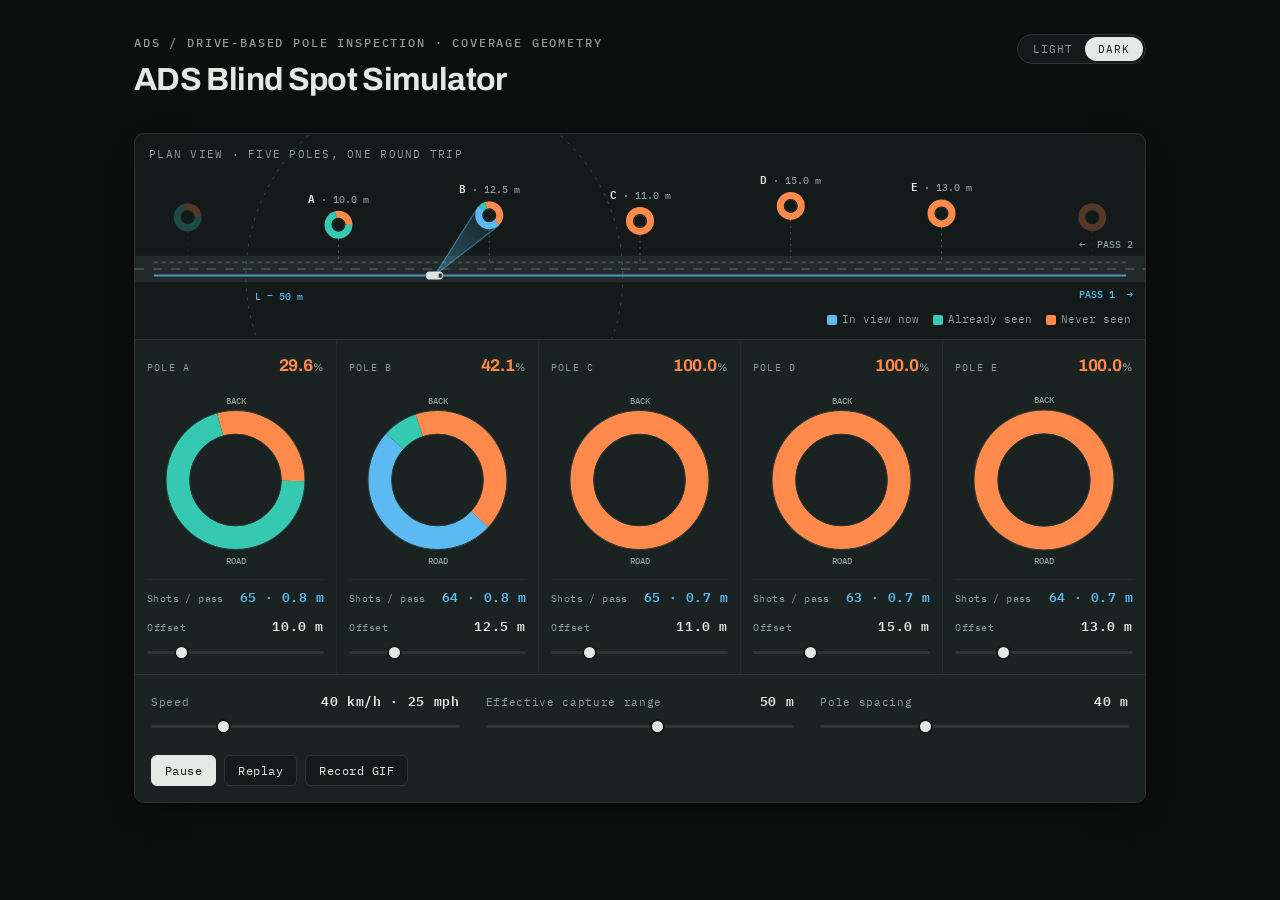
==== blind-spot.html @ 193b4561 "Add ADS visualizers with tabbed index blind-spot.html: drive-based inspection blind sector geometry." ====
<!doctype html>
<html lang="en">
<head>
<meta charset="utf-8">
<meta name="viewport" content="width=device-width,initial-scale=1">
<meta name="robots" content="noindex, nofollow">
<meta name="description" content="Interactive geometry model of the blind spot left on roadside poles by drive-based ADS inspection.">
<style>html{color-scheme:dark}body{margin:0;font:14px system-ui}img{max-width:100%}[hidden]{display:none!important}</style>
</head>
<body>
<title>ADS Blind Spot Simulator</title>
<link rel="preconnect" href="https://fonts.googleapis.com">
<link rel="preconnect" href="https://fonts.gstatic.com" crossorigin>
<link rel="stylesheet" href="https://fonts.googleapis.com/css2?family=Archivo:wght@500;600;700&family=IBM+Plex+Mono:wght@400;500;600&family=Source+Serif+4:opsz,wght@8..60,400;8..60,600&display=swap">
<style>
  :root{
    --bg:#0B0F0E; --surface:#131A19; --surface-2:#1A2321; --line:#2B3634; --line-soft:#212B29;
    --ink:#E3E9E5; --muted:#8C9C97;
    --cov:#35C9B2; --live:#5CBAF2; --blind:#FF8A4C;
    --road:#222B29; --roadline:#4C5956; --car:#DCE4E1;
    --shadow:0 1px 2px rgba(0,0,0,.45), 0 10px 30px -14px rgba(0,0,0,.75);
    --display:'Archivo',ui-sans-serif,system-ui,sans-serif;
    --body:'Source Serif 4',Georgia,serif;
    --mono:'IBM Plex Mono',ui-monospace,SFMono-Regular,monospace;
    color-scheme:dark;
  }
  :root[data-theme="light"]{
    --bg:#ECEFEA; --surface:#FFFFFF; --surface-2:#F5F7F3; --line:#D5DBD4; --line-soft:#E4E9E3;
    --ink:#131A19; --muted:#5C6A67;
    --cov:#0E7C74; --live:#1668A8; --blind:#C2521C;
    --road:#C6CCC7; --roadline:#FFFFFF; --car:#1D2725;
    --shadow:0 1px 2px rgba(19,26,25,.06), 0 8px 24px -12px rgba(19,26,25,.18);
    color-scheme:light;
  }

  *{box-sizing:border-box}
  body{
    margin:0; background:var(--bg); color:var(--ink);
    font-family:var(--body); font-size:17px; line-height:1.65;
    -webkit-font-smoothing:antialiased;
  }
  .wrap{max-width:1060px; margin:0 auto; padding:34px 24px 46px}
  @media (max-width:640px){ .wrap{padding:32px 16px 64px} }

  .eyebrow{
    font-family:var(--mono); font-size:11.5px; font-weight:500;
    letter-spacing:.16em; text-transform:uppercase; color:var(--muted);
  }
  h1{
    font-family:var(--display); font-weight:700; font-size:clamp(24px,3.4vw,32px);
    line-height:1.15; letter-spacing:-.02em; margin:9px 0 0; text-wrap:balance;
  }

  header{
    padding-bottom:18px; margin-bottom:16px;
    display:flex; justify-content:space-between; align-items:flex-start; gap:20px; flex-wrap:wrap;
  }
  .themeswitch{
    display:inline-flex; border:1px solid var(--line); border-radius:999px;
    background:var(--surface); padding:2px; flex:none;
  }
  .themeswitch button{
    font-family:var(--mono); font-size:11px; letter-spacing:.08em; text-transform:uppercase;
    color:var(--muted); background:transparent; border:0; border-radius:999px;
    padding:5px 13px; cursor:pointer;
  }
  .themeswitch button[aria-pressed="true"]{background:var(--ink); color:var(--surface)}
  .themeswitch button:focus-visible{outline:2px solid var(--blind); outline-offset:2px}


  .panel{
    background:var(--surface); border:1px solid var(--line); border-radius:10px;
    box-shadow:var(--shadow); overflow:hidden;
  }

  .sim-map{position:relative; min-height:206px; border-bottom:1px solid var(--line)}
  #map{position:absolute; inset:0; width:100%; height:100%}
  canvas{display:block; width:100%}
  .cap{
    position:absolute; top:12px; left:14px; z-index:1; font-family:var(--mono); font-size:10.5px;
    letter-spacing:.12em; text-transform:uppercase; color:var(--muted);
  }
  .legend{
    position:absolute; bottom:10px; right:14px; z-index:1; display:flex; gap:14px; flex-wrap:wrap;
    font-family:var(--mono); font-size:10.5px; color:var(--muted);
  }
  .legend span{display:flex; align-items:center; gap:5px}
  .sw{width:10px; height:10px; border-radius:2px; display:inline-block}

  .poles{display:grid; grid-template-columns:repeat(5,1fr); background:var(--surface-2)}
  @media (max-width:900px){ .poles{grid-template-columns:repeat(2,1fr)} }
  @media (max-width:520px){ .poles{grid-template-columns:1fr} }
  .pole-card{padding:12px 12px 12px; border-right:1px solid var(--line-soft)}
  .pole-card:last-child{border-right:0}
  @media (max-width:700px){
    .pole-card{border-right:0; border-bottom:1px solid var(--line-soft)}
    .pole-card:last-child{border-bottom:0}
  }
  .pole-head{display:flex; justify-content:space-between; align-items:baseline; gap:8px; margin-bottom:6px}
  .pole-meta{
    display:flex; justify-content:space-between; align-items:baseline; gap:8px;
    font-family:var(--mono); font-size:10px; letter-spacing:.04em; color:var(--muted);
    padding:7px 0 0; margin-top:5px; border-top:1px solid var(--line-soft);
  }
  .pole-meta b{color:var(--live); font-weight:600; font-size:12.5px; font-variant-numeric:tabular-nums; white-space:nowrap}
  .pole-card .ctl{margin-top:9px}
  .pole-card .ctl label{font-size:10px}
  .pole-name{font-family:var(--mono); font-size:10px; letter-spacing:.12em; text-transform:uppercase; color:var(--muted)}
  .pole-pct{
    font-family:var(--display); font-weight:700; font-size:17px; letter-spacing:-.02em;
    color:var(--blind); font-variant-numeric:tabular-nums;
  }
  .pole-pct small{font-size:11px; font-weight:500; color:var(--muted); margin-left:1px}


  .controls{
    border-top:1px solid var(--line); background:var(--surface-2);
    padding:16px; display:grid; grid-template-columns:repeat(3,1fr); gap:14px 26px; align-items:end;
  }
  @media (max-width:760px){ .controls{grid-template-columns:1fr} }
  .ctl{display:flex; flex-direction:column; gap:5px}
  .ctl label{
    font-family:var(--mono); font-size:11px; letter-spacing:.06em; color:var(--muted);
    display:flex; justify-content:space-between; align-items:baseline; gap:10px;
  }
  .ctl label b{color:var(--ink); font-weight:600; font-variant-numeric:tabular-nums; font-size:12.5px; white-space:nowrap}
  input[type=range]{-webkit-appearance:none; appearance:none; width:100%; height:20px; background:transparent; margin:0}
  input[type=range]::-webkit-slider-runnable-track{height:3px; background:var(--line); border-radius:2px}
  input[type=range]::-moz-range-track{height:3px; background:var(--line); border-radius:2px}
  input[type=range]::-webkit-slider-thumb{
    -webkit-appearance:none; width:15px; height:15px; border-radius:50%;
    background:var(--ink); margin-top:-6px; border:2px solid var(--surface); cursor:grab;
  }
  input[type=range]::-moz-range-thumb{
    width:15px; height:15px; border-radius:50%; background:var(--ink);
    border:2px solid var(--surface); cursor:grab;
  }
  input[type=range]:focus-visible::-webkit-slider-thumb{outline:2px solid var(--blind); outline-offset:2px}

  .recout[hidden]{display:none}
  .recout{
    grid-column:1/-1; margin-top:6px; padding-top:14px; border-top:1px solid var(--line);
    display:flex; flex-direction:column; gap:8px;
  }
  .recout img{width:100%; max-width:720px; border:1px solid var(--line); border-radius:8px; display:block}
  .recnote{
    display:flex; gap:14px; align-items:baseline; flex-wrap:wrap;
    font-family:var(--mono); font-size:11px; color:var(--muted);
  }
  .recnote #recerr{color:var(--blind)}
  .recnote a{color:var(--live); font-weight:600; text-decoration:none; border-bottom:1px solid currentColor}
  .recnote a[hidden]{display:none}
  .recnote button{padding:5px 11px}
  .btnrow{grid-column:1/-1; display:flex; gap:8px; flex-wrap:wrap; align-items:center; padding-top:4px}
  button{
    font-family:var(--mono); font-size:12px; letter-spacing:.04em; color:var(--ink);
    background:var(--surface); border:1px solid var(--line); border-radius:6px;
    padding:7px 13px; cursor:pointer; transition:background .15s, border-color .15s;
  }
  button:hover{background:var(--bg); border-color:var(--muted)}
  button:focus-visible{outline:2px solid var(--blind); outline-offset:2px}
  button[aria-pressed="true"]{background:var(--ink); color:var(--surface); border-color:var(--ink)}




  @media (prefers-reduced-motion: reduce){ *{animation:none !important; transition:none !important} }
</style>

<div class="wrap">
  <header>
    <div>
      <div class="eyebrow">ADS / drive-based pole inspection &middot; coverage geometry</div>
      <h1>ADS Blind Spot Simulator</h1>
    </div>
    <div class="themeswitch" role="group" aria-label="Colour theme">
      <button type="button" id="th-light" aria-pressed="false">Light</button>
      <button type="button" id="th-dark" aria-pressed="true">Dark</button>
    </div>
  </header>

  <div class="panel">
    <div class="sim-map">
      <div class="cap">Plan view &middot; five poles, one round trip</div>
      <div class="legend">
        <span><i class="sw" style="background:var(--live)"></i>In view now</span>
        <span><i class="sw" style="background:var(--cov)"></i>Already seen</span>
        <span><i class="sw" style="background:var(--blind)"></i>Never seen</span>
      </div>
      <canvas id="map" height="206" data-fill="1"></canvas>
    </div>

    <div class="poles">
        <div class="pole-card">
          <div class="pole-head"><span class="pole-name">Pole A</span><span class="pole-pct" id="p-a">&ndash;<small>%</small></span></div>
          <canvas id="rose-a" height="188"></canvas>
          <div class="pole-meta"><span>Shots / pass</span><b id="f-a">&ndash;</b></div>
          <div class="ctl">
            <label for="s-a">Offset <b><span id="l-a">10.0</span> m</b></label>
            <input type="range" id="s-a" min="4" max="40" step="0.5" value="10.0">
          </div>
        </div>
        <div class="pole-card">
          <div class="pole-head"><span class="pole-name">Pole B</span><span class="pole-pct" id="p-b">&ndash;<small>%</small></span></div>
          <canvas id="rose-b" height="188"></canvas>
          <div class="pole-meta"><span>Shots / pass</span><b id="f-b">&ndash;</b></div>
          <div class="ctl">
            <label for="s-b">Offset <b><span id="l-b">12.5</span> m</b></label>
            <input type="range" id="s-b" min="4" max="40" step="0.5" value="12.5">
          </div>
        </div>
        <div class="pole-card">
          <div class="pole-head"><span class="pole-name">Pole C</span><span class="pole-pct" id="p-c">&ndash;<small>%</small></span></div>
          <canvas id="rose-c" height="188"></canvas>
          <div class="pole-meta"><span>Shots / pass</span><b id="f-c">&ndash;</b></div>
          <div class="ctl">
            <label for="s-c">Offset <b><span id="l-c">11.0</span> m</b></label>
            <input type="range" id="s-c" min="4" max="40" step="0.5" value="11.0">
          </div>
        </div>
        <div class="pole-card">
          <div class="pole-head"><span class="pole-name">Pole D</span><span class="pole-pct" id="p-d">&ndash;<small>%</small></span></div>
          <canvas id="rose-d" height="188"></canvas>
          <div class="pole-meta"><span>Shots / pass</span><b id="f-d">&ndash;</b></div>
          <div class="ctl">
            <label for="s-d">Offset <b><span id="l-d">15.0</span> m</b></label>
            <input type="range" id="s-d" min="4" max="40" step="0.5" value="15.0">
          </div>
        </div>
        <div class="pole-card">
          <div class="pole-head"><span class="pole-name">Pole E</span><span class="pole-pct" id="p-e">&ndash;<small>%</small></span></div>
          <canvas id="rose-e" height="188"></canvas>
          <div class="pole-meta"><span>Shots / pass</span><b id="f-e">&ndash;</b></div>
          <div class="ctl">
            <label for="s-e">Offset <b><span id="l-e">13.0</span> m</b></label>
            <input type="range" id="s-e" min="4" max="40" step="0.5" value="13.0">
          </div>
        </div>
    </div>

    <div class="controls">
      <div class="ctl">
        <label for="s-v">Speed <b><span id="l-v">40</span> km/h &middot; <span id="l-v2">25</span> mph</b></label>
        <input type="range" id="s-v" min="20" max="110" step="1" value="40">
      </div>
      <div class="ctl">
        <label for="s-L">Effective capture range <b><span id="l-L">50</span> m</b></label>
        <input type="range" id="s-L" min="12" max="80" step="1" value="50">
      </div>
      <div class="ctl">
        <label for="s-sp">Pole spacing <b><span id="l-sp">40</span> m</b></label>
        <input type="range" id="s-sp" min="15" max="90" step="1" value="40">
      </div>
      <div class="btnrow">
        <button id="btn-play" aria-pressed="true">Pause</button>
        <button id="btn-reset">Replay</button>
        <button id="btn-rec">Record GIF</button>
      </div>
      <div class="recout" id="recout" hidden>
        <img id="recimg" alt="Recorded lap">
        <div class="recnote">
          <button id="recsave" hidden>Save GIF</button>
          <a id="recdl" hidden download="ads-blind-spot.gif">Download GIF</a>
          <span id="recinfo"></span>
          <span id="recerr"></span>
        </div>
      </div>
    </div>
  </div>
</div>

<script>
(function(){
  var BINS = 720, DEG = Math.PI/180;
  var SPACING = 40;
  var FPS = 15;                 // one camera, measured rate
  var TIME_SCALE = 6;           // playback runs 6x real time
  var P = { L:50, w:3.5, tau:90, r:0.16, kmh:40, spacing:SPACING };

  // index 0 and 6 are dummies: context poles so the camera always has something ahead
  var POLES = [
    {id:null, label:'0', d:12,   x:0, dummy:true},
    {id:'a',  label:'A', d:10,   x:0},
    {id:'b',  label:'B', d:12.5, x:0},
    {id:'c',  label:'C', d:11,   x:0},
    {id:'d',  label:'D', d:15,   x:0},
    {id:'e',  label:'E', d:13,   x:0},
    {id:null, label:'6', d:12,   x:0, dummy:true}
  ];
  var NP = POLES.length;
  var CARDS = POLES.filter(function(p){ return !p.dummy; });
  function layout(){ for(var i=0;i<NP;i++) POLES[i].x=(i-(NP-1)/2)*P.spacing; }

  function css(n){ return getComputedStyle(document.documentElement).getPropertyValue(n).trim(); }
  function rgba(hex,a){
    hex=(hex||'').replace('#','');
    if(hex.length===3) hex=hex[0]+hex[0]+hex[1]+hex[1]+hex[2]+hex[2];
    var n=parseInt(hex,16);
    if(isNaN(n)) return 'rgba(0,0,0,'+a+')';
    return 'rgba('+((n>>16)&255)+','+((n>>8)&255)+','+(n&255)+','+a+')';
  }
  function monoFont(px,wt){ return (wt||'500')+' '+px+'px '+css('--mono').split(',')[0].replace(/["']/g,'')+',monospace'; }

  // ---- drive -------------------------------------------------------------
  function minOffset(){ var m=1e9; for(var i=0;i<NP;i++) m=Math.min(m,POLES[i].d); return m; }
  function maxOffset(){ var m=0;   for(var i=0;i<NP;i++) m=Math.max(m,POLES[i].d); return m; }
  function travelHalf(){
    var dmin=minOffset();
    var reach = P.L>dmin ? Math.sqrt(P.L*P.L-dmin*dmin) : 0;
    return 2*P.spacing + reach;
  }
  // right-hand traffic: outbound (+x) runs the far lane, the return (-x) the near lane
  function camAt(u, lane){
    var X=travelHalf();
    return { x:-X + 2*X*u, y: lane? P.w : 0, dir: lane? 1 : -1 };
  }

  // ---- capture geometry --------------------------------------------------
  // the camera looks forward, so a pole counts only while it is AHEAD and in range
  function shotHalf(pole, lane){
    var d = lane ? pole.d+P.w : pole.d;
    if(d>=P.L) return 0;
    return Math.sqrt(P.L*P.L-d*d);
  }
  function shotCount(pole, lane){
    var half=shotHalf(pole,lane);
    if(half<=0) return 0;
    return Math.max(1, Math.round(FPS*half/(P.kmh/3.6)));
  }
  function shotXs(pole, lane, dir){
    var half=shotHalf(pole,lane), n=shotCount(pole,lane), out=[], i;
    if(half<=0||n<=0) return out;
    var a = dir>0 ? pole.x-half : pole.x;
    var b = dir>0 ? pole.x      : pole.x+half;
    if(n===1) return [dir>0?b:a];
    for(i=0;i<n;i++) out.push(a+(b-a)*i/(n-1));
    return out;
  }

  // 0 = never seen, 1 = already seen, 2 = in view from where the camera is right now
  function markFrom(mask, val, cx, cy, pole, overwrite){
    var dx=cx-pole.x, dy=cy+pole.d;
    if(Math.hypot(dx,dy) > P.L+1e-9) return false;
    var cosTau=Math.cos(P.tau*DEG);
    for(var i=0;i<BINS;i++){
      if(!overwrite && mask[i]) continue;
      var a=i*2*Math.PI/BINS, nx=Math.cos(a), ny=Math.sin(a);
      var vx=dx-P.r*nx, vy=dy-P.r*ny, len=Math.hypot(vx,vy);
      if(len<1e-6) continue;
      if((nx*vx+ny*vy)/len > cosTau) mask[i]=val;
    }
    return true;
  }
  function buildPole(pole, prog1, prog2, live){
    var mask=new Uint8Array(BINS), TH=travelHalf(), i, xs;
    var vx1=-TH+2*TH*Math.min(1,prog1);
    xs=shotXs(pole,1,1);
    for(i=0;i<xs.length;i++) if(xs[i]<=vx1) markFrom(mask,1,xs[i],P.w,pole,false);
    if(prog2>0){
      var vx2=TH-2*TH*prog2;
      xs=shotXs(pole,0,-1);
      for(i=0;i<xs.length;i++) if(xs[i]>=vx2) markFrom(mask,1,xs[i],0,pole,false);
    }
    var capturing=false;
    if(live){
      var lane=live.y>0?1:0, half=shotHalf(pole,lane);
      var ahead = live.dir>0 ? (pole.x>=live.x) : (pole.x<=live.x);
      capturing = half>0 && ahead && Math.abs(pole.x-live.x)<=half;
      if(capturing) markFrom(mask,2,live.x,live.y,pole,true);
    }
    return {mask:mask, inRange:capturing};
  }
  function tally(mask){
    var live=0, unseen=0;
    for(var i=0;i<BINS;i++){ if(mask[i]===0) unseen++; else if(mask[i]===2) live++; }
    return {live:live*360/BINS, blind:unseen*360/BINS};
  }
  function runs(mask){
    var out=[], i=0;
    while(i<BINS){
      var v=mask[i], j=i;
      while(j<BINS && mask[j]===v) j++;
      out.push({v:v, a0:i*360/BINS, a1:j*360/BINS});
      i=j;
    }
    if(out.length>1 && out[0].v===out[out.length-1].v){
      var last=out.pop(); out[0].a0=last.a0-360;
    }
    return out;
  }
  function segColor(v){ return v===0? css('--blind') : (v===1? css('--cov') : css('--live')); }

  function passDuration(){ return (2*travelHalf())/(P.kmh/3.6)/TIME_SCALE; }
  function refresh(){
    for(var k=0;k<CARDS.length;k++){
      var pk=CARDS[k], n=shotCount(pk,1), half=shotHalf(pk,1);
      var gap = (n>1) ? (half/(n-1)).toFixed(1)+' m' : '–';
      document.getElementById('f-'+pk.id).textContent = n+' · '+gap;
    }
  }

  // ---- canvas ------------------------------------------------------------
  function fit(cv){
    var dpr=Math.min(window.devicePixelRatio||1,2), w=cv.clientWidth, h;
    if(cv.dataset.fill){ h=cv.clientHeight || parseInt(cv.getAttribute('height'),10); }
    else { h=parseInt(cv.getAttribute('height'),10); cv.style.height=h+'px'; }
    cv.width=Math.round(w*dpr); cv.height=Math.round(h*dpr);
    var g=cv.getContext('2d'); g.setTransform(dpr,0,0,dpr,0,0); g.clearRect(0,0,w,h);
    return {g:g,w:w,h:h};
  }

  function drawMap(states, live, phase){
    var cv=document.getElementById('map'), o=fit(cv), g=o.g, W=o.w, H=o.h;
    var lanew=Math.max(3.0,P.w), dMax=maxOffset();
    var yTop=-dMax-11, yBot=P.w+lanew/2+7;
    var spanY=yBot-yTop, spanX=2*travelHalf()+10;
    var s=Math.min(W/spanX, Math.max(1,(H-56))/spanY);
    var ox=W/2, oy=(H-spanY*s)/2 - yTop*s;
    function X(x){ return ox+x*s; }
    function Y(y){ return oy+y*s; }
    var MONO=monoFont(10), LIVE=css('--live');

    var laneNear=Y(0), laneFar=Y(P.w), half=lanew/2*s;
    g.fillStyle=css('--road'); g.fillRect(0,laneNear-half,W,(laneFar+half)-(laneNear-half));
    g.strokeStyle=css('--roadline'); g.lineWidth=1.5; g.setLineDash([9,9]);
    g.beginPath(); g.moveTo(0,(laneNear+laneFar)/2); g.lineTo(W,(laneNear+laneFar)/2); g.stroke();
    g.setLineDash([]);

    function trace(y, active){
      var TH=travelHalf();
      g.strokeStyle = active? LIVE : css('--muted');
      g.lineWidth=2; g.globalAlpha=active?.75:.3; g.setLineDash(active?[]:[4,4]);
      g.beginPath(); g.moveTo(X(-TH),y); g.lineTo(X(TH),y); g.stroke();
      g.setLineDash([]); g.globalAlpha=1;
    }
    trace(laneFar, phase===1);
    trace(laneNear, phase===2);

    var poleR=Math.max(14,1.35*s), poleRing=Math.max(7,poleR*0.44);

    if(live){
      var gx=X(live.x), gy=Y(live.y), Rpx=P.L*s;
      g.strokeStyle=rgba(LIVE,.3); g.setLineDash([3,6]); g.lineWidth=1;
      g.beginPath(); g.arc(gx,gy,Rpx,0,Math.PI*2); g.stroke(); g.setLineDash([]);
      g.fillStyle=LIVE; g.font=MONO; g.textAlign='left';
      g.fillText('L = '+P.L.toFixed(0)+' m', Math.max(10, gx-Rpx+9), Y(P.w)+lanew/2*s+18);

      for(var k=0;k<NP;k++){
        if(!states[k].inRange) continue;
        var qx=X(POLES[k].x), qy=Y(-POLES[k].d);
        var ang=Math.atan2(qy-gy,qx-gx), len=Math.max(1,Math.hypot(qx-gx,qy-gy));
        var ha=Math.atan(poleR/len);
        var bg=g.createLinearGradient(gx,gy,gx+Math.cos(ang)*len,gy+Math.sin(ang)*len);
        bg.addColorStop(0, rgba(LIVE,.36));
        bg.addColorStop(1, rgba(LIVE,.09));
        g.fillStyle=bg;
        g.beginPath(); g.moveTo(gx,gy); g.arc(gx,gy,len,ang-ha,ang+ha); g.closePath(); g.fill();
        g.strokeStyle=rgba(LIVE,.5); g.lineWidth=1.2; g.lineJoin='round';
        g.beginPath(); g.moveTo(gx,gy); g.arc(gx,gy,len,ang-ha,ang+ha); g.closePath(); g.stroke();
      }

      var cw=Math.max(8,1.8*s), ch=Math.max(16,4.4*s);
      var rx=gx-ch/2, ry=gy-cw/2;
      g.fillStyle=css('--car'); g.beginPath();
      if(g.roundRect) g.roundRect(rx,ry,ch,cw,3); else g.rect(rx,ry,ch,cw);
      g.fill();
      g.fillStyle=css('--road');
      g.fillRect(phase===1 ? rx+ch-4 : rx+1, ry+2, 3, cw-4);
    }

    for(k=0;k<NP;k++){
      var p=POLES[k], cxp=X(p.x), cyp=Y(-p.d);
      g.globalAlpha = p.dummy? .28 : 1;
      var R=poleR, ring=poleRing, rr=runs(states[k].mask);
      for(var m=0;m<rr.length;m++){
        var seg=rr[m];
        g.beginPath(); g.arc(cxp,cyp,R-ring/2,seg.a0*DEG,seg.a1*DEG);
        g.lineWidth=ring; g.strokeStyle=segColor(seg.v); g.stroke();
      }
      g.fillStyle=css('--surface'); g.beginPath(); g.arc(cxp,cyp,Math.max(2,R-ring-1),0,Math.PI*2); g.fill();
      g.strokeStyle=css('--line'); g.lineWidth=1; g.stroke();

      g.strokeStyle=css('--muted'); g.globalAlpha=(p.dummy?.14:.5); g.setLineDash([2,4]); g.lineWidth=1;
      g.beginPath(); g.moveTo(cxp,cyp+R); g.lineTo(cxp,laneNear); g.stroke();
      g.setLineDash([]); g.globalAlpha=p.dummy?.28:1;

      if(!p.dummy){
        var lab=p.label, dim=(P.spacing*s>96) ? ' · '+p.d.toFixed(1)+' m' : '';
        g.font=monoFont(11,'600'); var lw=g.measureText(lab).width;
        g.font=MONO; var dw=g.measureText(dim).width;
        var lx=cxp-(lw+dw)/2, ly=Math.max(11, cyp-R-8);
        g.textAlign='left';
        g.fillStyle=css('--ink'); g.font=monoFont(11,'600'); g.fillText(lab, lx, ly);
        g.fillStyle=css('--muted'); g.font=MONO; g.fillText(dim, lx+lw, ly);
      }
      g.globalAlpha=1;
    }

    g.font=MONO; g.textAlign='right';
    g.fillStyle = phase===2? LIVE : css('--muted');
    g.fillText('←  PASS 2', W-12, laneNear-half-8);
    g.fillStyle = phase===1? LIVE : css('--muted');
    g.fillText('PASS 1  →', W-12, laneFar+half+16);
  }

  function drawRose(id, mask){
    var cv=document.getElementById(id), o=fit(cv), g=o.g, W=o.w, H=o.h;
    var cx=W/2, cy=H/2, R=Math.min(W,H)/2-19, ring=Math.max(15,R*0.34);
    var rr=runs(mask);
    for(var i=0;i<rr.length;i++){
      var seg=rr[i];
      g.beginPath(); g.arc(cx,cy,R-ring/2,seg.a0*DEG,seg.a1*DEG);
      g.lineWidth=ring; g.strokeStyle=segColor(seg.v); g.stroke();
    }
    g.strokeStyle=css('--line'); g.lineWidth=1;
    g.beginPath(); g.arc(cx,cy,R,0,Math.PI*2); g.stroke();
    g.beginPath(); g.arc(cx,cy,R-ring,0,Math.PI*2); g.stroke();
    g.fillStyle=css('--muted'); g.font=monoFont(9); g.textAlign='center';
    g.fillText('ROAD', cx, cy+R+14);
    g.fillText('BACK', cx, cy-R-7);
  }

  // ---- scene -------------------------------------------------------------
  var T=0;
  function renderScene(t){
    var p1=Math.min(1,t), p2=Math.min(1,Math.max(0,t-1));
    var phase=t<1?1:2;
    var live = phase===1 ? camAt(p1,1) : camAt(1-p2,0);
    var states=[];
    for(var k=0;k<NP;k++){
      var st=buildPole(POLES[k],p1,p2,live);
      states.push(st);
      if(POLES[k].id)
        document.getElementById('p-'+POLES[k].id).innerHTML=(tally(st.mask).blind/3.6).toFixed(1)+'<small>%</small>';
    }
    for(k=0;k<CARDS.length;k++) drawRose('rose-'+CARDS[k].id, states[POLES.indexOf(CARDS[k])].mask);
    drawMap(states, live, phase);
  }

  var reduce=window.matchMedia('(prefers-reduced-motion: reduce)').matches;
  var playing=!reduce, last=0, recording=false;
  if(reduce) T=1.999;
  function frame(now){
    if(!last) last=now;
    var dt=(now-last)/1000; last=now;
    if(!recording){
      if(playing) T += dt/passDuration();
      if(T>=2) T-=2;
      renderScene(T);
    }
    requestAnimationFrame(frame);
  }

  // ---- GIF encoder (self-contained: CDN workers are unavailable here) -----
  function medianCut(hist, sumR, sumG, sumB, maxColors){
    var bins=[], i;
    for(i=0;i<32768;i++) if(hist[i]) bins.push(i);
    if(!bins.length) return [[0,0,0]];
    var boxes=[bins];
    function extent(box, sh){
      var lo=255, hi=0;
      for(var j=0;j<box.length;j++){ var v=(box[j]>>sh)&31; if(v<lo)lo=v; if(v>hi)hi=v; }
      return hi-lo;
    }
    while(boxes.length<maxColors){
      var bi=-1, best=-1, bch=0;
      for(i=0;i<boxes.length;i++){
        if(boxes[i].length<2) continue;
        var er=extent(boxes[i],10), eg=extent(boxes[i],5), eb=extent(boxes[i],0);
        var e=Math.max(er,eg,eb), ch=e===er?10:(e===eg?5:0);
        if(e>best){ best=e; bi=i; bch=ch; }
      }
      if(bi<0||best<=0) break;
      var box=boxes[bi], sh=bch;
      box.sort(function(a,b){ return ((a>>sh)&31)-((b>>sh)&31); });
      var total=0; for(i=0;i<box.length;i++) total+=hist[box[i]];
      var acc=0, cut=1;
      for(i=0;i<box.length-1;i++){ acc+=hist[box[i]]; if(acc>=total/2){ cut=i+1; break; } }
      boxes.splice(bi,1,box.slice(0,cut),box.slice(cut));
    }
    var pal=[];
    for(i=0;i<boxes.length;i++){
      var n=0,r=0,gg=0,b=0;
      for(var j=0;j<boxes[i].length;j++){
        var c=boxes[i][j], w=hist[c];
        n+=w; r+=sumR[c]; gg+=sumG[c]; b+=sumB[c];
      }
      pal.push(n? [Math.round(r/n),Math.round(gg/n),Math.round(b/n)] : [0,0,0]);
    }
    return pal;
  }
  function buildLut(pal){
    var lut=new Uint8Array(32768);
    for(var c=0;c<32768;c++){
      var r=((c>>10)&31)*8.2258, g=((c>>5)&31)*8.2258, b=(c&31)*8.2258;
      var bi=0, bd=1e12;
      for(var i=0;i<pal.length;i++){
        var dr=r-pal[i][0], dg=g-pal[i][1], db=b-pal[i][2];
        var d=dr*dr*0.30+dg*dg*0.59+db*db*0.11;
        if(d<bd){ bd=d; bi=i; }
      }
      lut[c]=bi;
    }
    return lut;
  }
  function lzwFrame(out, minCode, px){
    var maxbits=12, maxmax=1<<maxbits;
    var nbits=minCode+1, maxcode=(1<<nbits)-1;
    var clear=1<<minCode, eoi=clear+1, free=clear+2;
    var cur=0, curBits=0, block=[], dict=new Map(), clearFlag=false;
    function flushBlock(){ out.push(block.length); for(var i=0;i<block.length;i++) out.push(block[i]); block=[]; }
    function charOut(b){ block.push(b); if(block.length===255) flushBlock(); }
    function output(code){
      cur |= code<<curBits; curBits+=nbits;
      while(curBits>=8){ charOut(cur&255); cur>>>=8; curBits-=8; }
      if(free>maxcode || clearFlag){
        if(clearFlag){ nbits=minCode+1; maxcode=(1<<nbits)-1; clearFlag=false; }
        else { nbits++; maxcode = nbits===maxbits ? maxmax : (1<<nbits)-1; }
      }
    }
    output(clear);
    var ent=px[0];
    for(var i=1;i<px.length;i++){
      var k=px[i], key=(ent<<8)|k, got=dict.get(key);
      if(got!==undefined){ ent=got; continue; }
      output(ent);
      if(free<maxmax){ dict.set(key,free++); }
      else { output(clear); dict.clear(); free=clear+2; clearFlag=true; nbits=minCode+1; maxcode=(1<<nbits)-1; }
      ent=k;
    }
    output(ent); output(eoi);
    while(curBits>0){ charOut(cur&255); cur>>>=8; curBits-=8; }
    if(block.length) flushBlock();
    out.push(0);
  }

  // ---- recorder ----------------------------------------------------------
  var GIF_DELAY_CS=8, GIF_FPS=100/GIF_DELAY_CS;
  var recCv=null, recCtx=null, recScale=1.4, recLayout=null, gifBlob=null, dlNs=null;
  // inside a Claude viewer window.claude always exists; anywhere else this page is standalone
  var standalone = !(window.claude && typeof claude.use==='function');
  if(!standalone){
    claude.use('downloads').then(function(ns){ dlNs=ns; syncSaveBtn(); }).catch(function(){});
  }
  function syncSaveBtn(){
    var b=document.getElementById('recsave'), a=document.getElementById('recdl');
    if(b) b.hidden = !(dlNs && gifBlob);
    if(a) a.hidden = !(standalone && gifBlob);   // a plain link works only outside the viewer
  }
  function buildRecCanvas(){
    var map=document.getElementById('map');
    var W=map.clientWidth, mapH=map.clientHeight;
    var r0=document.getElementById('rose-'+CARDS[0].id);
    var pad=12, cellW=W/CARDS.length;
    var roseW=cellW-pad*2, roseH=roseW*(r0.clientHeight/Math.max(1,r0.clientWidth));
    var headH=26, footH=26, donutH=headH+roseH+10;
    recLayout={W:W, mapH:mapH, cellW:cellW, pad:pad, roseW:roseW, roseH:roseH, headH:headH, footH:footH, donutH:donutH};
    recCv=document.createElement('canvas');
    recCv.width=Math.round(W*recScale)&~1;
    recCv.height=Math.round((mapH+donutH+footH)*recScale)&~1;
    recCtx=recCv.getContext('2d',{willReadFrequently:true});
  }
  function compositeFrame(){
    var L=recLayout, g=recCtx;
    g.setTransform(recScale,0,0,recScale,0,0);
    g.fillStyle=css('--surface'); g.fillRect(0,0,L.W,L.mapH);
    g.drawImage(document.getElementById('map'), 0, 0, L.W, L.mapH);
    g.fillStyle=css('--surface-2'); g.fillRect(0,L.mapH,L.W,L.donutH+L.footH);
    g.strokeStyle=css('--line'); g.lineWidth=1;
    g.beginPath(); g.moveTo(0,L.mapH+.5); g.lineTo(L.W,L.mapH+.5); g.stroke();
    for(var k=0;k<CARDS.length;k++){
      var x=k*L.cellW, top=L.mapH;
      if(k){ g.strokeStyle=css('--line-soft'); g.beginPath(); g.moveTo(x+.5,top); g.lineTo(x+.5,top+L.donutH); g.stroke(); }
      g.fillStyle=css('--muted'); g.font=monoFont(10); g.textAlign='left';
      g.fillText('POLE '+CARDS[k].label, x+L.pad, top+17);
      g.fillStyle=css('--blind'); g.font='700 15px '+css('--display').split(',')[0].replace(/["']/g,'')+',sans-serif';
      g.textAlign='right'; g.fillText(document.getElementById('p-'+CARDS[k].id).textContent, x+L.cellW-L.pad, top+18);
      g.drawImage(document.getElementById('rose-'+CARDS[k].id), x+L.pad, top+L.headH, L.roseW, L.roseH);
    }
    var fy=L.mapH+L.donutH;
    g.strokeStyle=css('--line'); g.beginPath(); g.moveTo(0,fy+.5); g.lineTo(L.W,fy+.5); g.stroke();
    g.fillStyle=css('--muted'); g.font=monoFont(10); g.textAlign='left';
    g.fillText(P.kmh.toFixed(0)+' km/h  ·  L '+P.L.toFixed(0)+' m  ·  spacing '+P.spacing.toFixed(0)+
               ' m  ·  '+FPS+' fps  ·  two passes', L.pad, fy+17);
  }

  function setProgress(msg){ document.getElementById('btn-rec').textContent=msg; }
  function chunk(n, step, done){
    var i=0;
    (function run(){
      var t0=performance.now();
      while(i<n && performance.now()-t0<60){ step(i++); }
      if(i<n){ setTimeout(run,0); } else { done(); }
    })();
  }

  function recordGif(){
    recording=true; gifBlob=null;
    document.getElementById('recout').hidden=true;
    syncSaveBtn();
    buildRecCanvas();
    var total=2*passDuration();
    var N=Math.max(8, Math.round(total*GIF_FPS));
    var Wp=recCv.width, Hp=recCv.height;
    var hist=new Uint32Array(32768), sR=new Float64Array(32768), sG=new Float64Array(32768), sB=new Float64Array(32768);

    function grab(i){
      renderScene(i/N*2);
      compositeFrame();
      return recCtx.getImageData(0,0,Wp,Hp).data;
    }
    setProgress('Rendering 0%');
    chunk(N, function(i){
      var d=grab(i);
      for(var q=0;q<d.length;q+=8){          // every other pixel is plenty for the palette
        var r=d[q], g=d[q+1], b=d[q+2];
        var c=((r>>3)<<10)|((g>>3)<<5)|(b>>3);
        hist[c]++; sR[c]+=r; sG[c]+=g; sB[c]+=b;
      }
      if(i%6===0) setProgress('Rendering '+Math.round(i/N*50)+'%');
    }, function(){
      var pal=medianCut(hist,sR,sG,sB,256);
      var lut=buildLut(pal);
      var bits=1; while((1<<bits)<pal.length) bits++;
      if(bits<1) bits=1;
      var tableSize=1<<bits, minCode=Math.max(2,bits);
      var bytes=[];
      function w8(v){ bytes.push(v&255); }
      function w16(v){ bytes.push(v&255, (v>>8)&255); }
      function ws(str){ for(var i=0;i<str.length;i++) bytes.push(str.charCodeAt(i)); }
      ws('GIF89a'); w16(Wp); w16(Hp);
      w8(0xF0 | (bits-1)); w8(0); w8(0);
      for(var i=0;i<tableSize;i++){
        var c=pal[i]||[0,0,0]; w8(c[0]); w8(c[1]); w8(c[2]);
      }
      ws('!'); w8(0xFF); w8(11); ws('NETSCAPE2.0'); w8(3); w8(1); w16(0); w8(0);

      var px=new Uint8Array(Wp*Hp);
      chunk(N, function(i){
        var d=grab(i), n=Wp*Hp;
        for(var q=0,o=0;q<n;q++,o+=4){
          px[q]=lut[((d[o]>>3)<<10)|((d[o+1]>>3)<<5)|(d[o+2]>>3)];
        }
        ws('!'); w8(0xF9); w8(4); w8(0x04); w16(GIF_DELAY_CS); w8(0); w8(0);
        w8(0x2C); w16(0); w16(0); w16(Wp); w16(Hp); w8(0);
        w8(minCode);
        lzwFrame(bytes, minCode, px);
        if(i%4===0) setProgress('Encoding '+Math.round(50+i/N*50)+'%');
      }, function(){
        w8(0x3B);
        gifBlob=new Blob([new Uint8Array(bytes)], {type:'image/gif'});
        var url=URL.createObjectURL(gifBlob);
        document.getElementById('recimg').src=url;
        document.getElementById('recdl').href=url;
        document.getElementById('recinfo').textContent=
          Wp+'×'+Hp+'  ·  '+N+' frames  ·  '+(gifBlob.size/1048576).toFixed(1)+' MB  ·  '+
          P.kmh.toFixed(0)+' km/h, L '+P.L.toFixed(0)+' m, spacing '+P.spacing.toFixed(0)+' m';
        document.getElementById('recerr').textContent='';
        document.getElementById('recout').hidden=false;
        syncSaveBtn();
        recording=false; T=0; last=0;
        var b=document.getElementById('btn-rec'); b.disabled=false; b.textContent='Record GIF';
        saveGif(true);
      });
    });
  }

  function saveGif(auto){
    if(!dlNs || !gifBlob) return;
    var b=document.getElementById('recsave'), err=document.getElementById('recerr');
    if(b){ b.disabled=true; b.textContent='Saving…'; }
    dlNs.save({filename:'ads-blind-spot.gif', data:gifBlob}).then(function(){
      if(b){ b.textContent='Saved'; b.disabled=false; setTimeout(function(){ b.textContent='Save GIF'; },1800); }
    }).catch(function(e){
      var c=(e&&e.code)||'unavailable';
      if(b){ b.disabled=false; b.textContent='Save GIF'; }
      if(auto && c==='declined'){ err.textContent=''; return; }
      err.textContent = c==='declined' ? 'Save cancelled.'
        : c==='rate_limited' ? 'A prompt is already open. Try again in a moment.'
        : c==='too_large' ? 'GIF is over the 16 MB save limit.'
        : 'Saving is not available in this view.';
      if(b && c!=='declined' && c!=='rate_limited') b.hidden=true;
    });
  }

  // ---- wiring ------------------------------------------------------------
  function onPole(sliderId, labelId, pole){
    var el=document.getElementById(sliderId);
    el.addEventListener('input', function(){
      pole.d=parseFloat(el.value);
      document.getElementById(labelId).textContent=pole.d.toFixed(1);
      refresh();
    });
  }
  for(var q=0;q<CARDS.length;q++) onPole('s-'+CARDS[q].id, 'l-'+CARDS[q].id, CARDS[q]);

  function onParam(sliderId, labelId, key, fmt){
    var el=document.getElementById(sliderId);
    el.addEventListener('input', function(){
      P[key]=parseFloat(el.value);
      document.getElementById(labelId).textContent=fmt(P[key]);
      refresh();
    });
  }
  onParam('s-v','l-v','kmh',function(v){
    document.getElementById('l-v2').textContent=Math.round(v*0.621371);
    return v.toFixed(0);
  });
  onParam('s-L','l-L','L',function(v){return v.toFixed(0)});
  onParam('s-sp','l-sp','spacing',function(v){ layout(); return v.toFixed(0); });

  var bp=document.getElementById('btn-play');
  bp.addEventListener('click',function(){
    if(recording) return;
    playing=!playing; bp.setAttribute('aria-pressed',String(playing));
    bp.textContent=playing?'Pause':'Play';
  });
  document.getElementById('btn-reset').addEventListener('click',function(){
    if(recording) return;
    T=0; playing=true; bp.setAttribute('aria-pressed','true'); bp.textContent='Pause';
  });
  document.getElementById('btn-rec').addEventListener('click',function(){
    if(recording) return;
    this.disabled=true;
    recordGif();
  });
  document.getElementById('recsave').addEventListener('click',function(){ saveGif(false); });

  // theme
  function applyTheme(t){
    document.documentElement.setAttribute('data-theme',t);
    document.getElementById('th-light').setAttribute('aria-pressed',String(t==='light'));
    document.getElementById('th-dark').setAttribute('aria-pressed',String(t==='dark'));
    try{ localStorage.setItem('ads-theme',t); }catch(e){}
  }
  (function(){
    var t=document.documentElement.getAttribute('data-theme');
    if(t!=='light'&&t!=='dark'){
      t='dark';
      try{ var v=localStorage.getItem('ads-theme'); if(v==='light'||v==='dark') t=v; }catch(e){}
    }
    applyTheme(t);
  })();
  document.getElementById('th-light').addEventListener('click',function(){ applyTheme('light'); });
  document.getElementById('th-dark').addEventListener('click',function(){ applyTheme('dark'); });

  layout(); refresh();
  requestAnimationFrame(frame);
})();
</script>

</body>
</html>
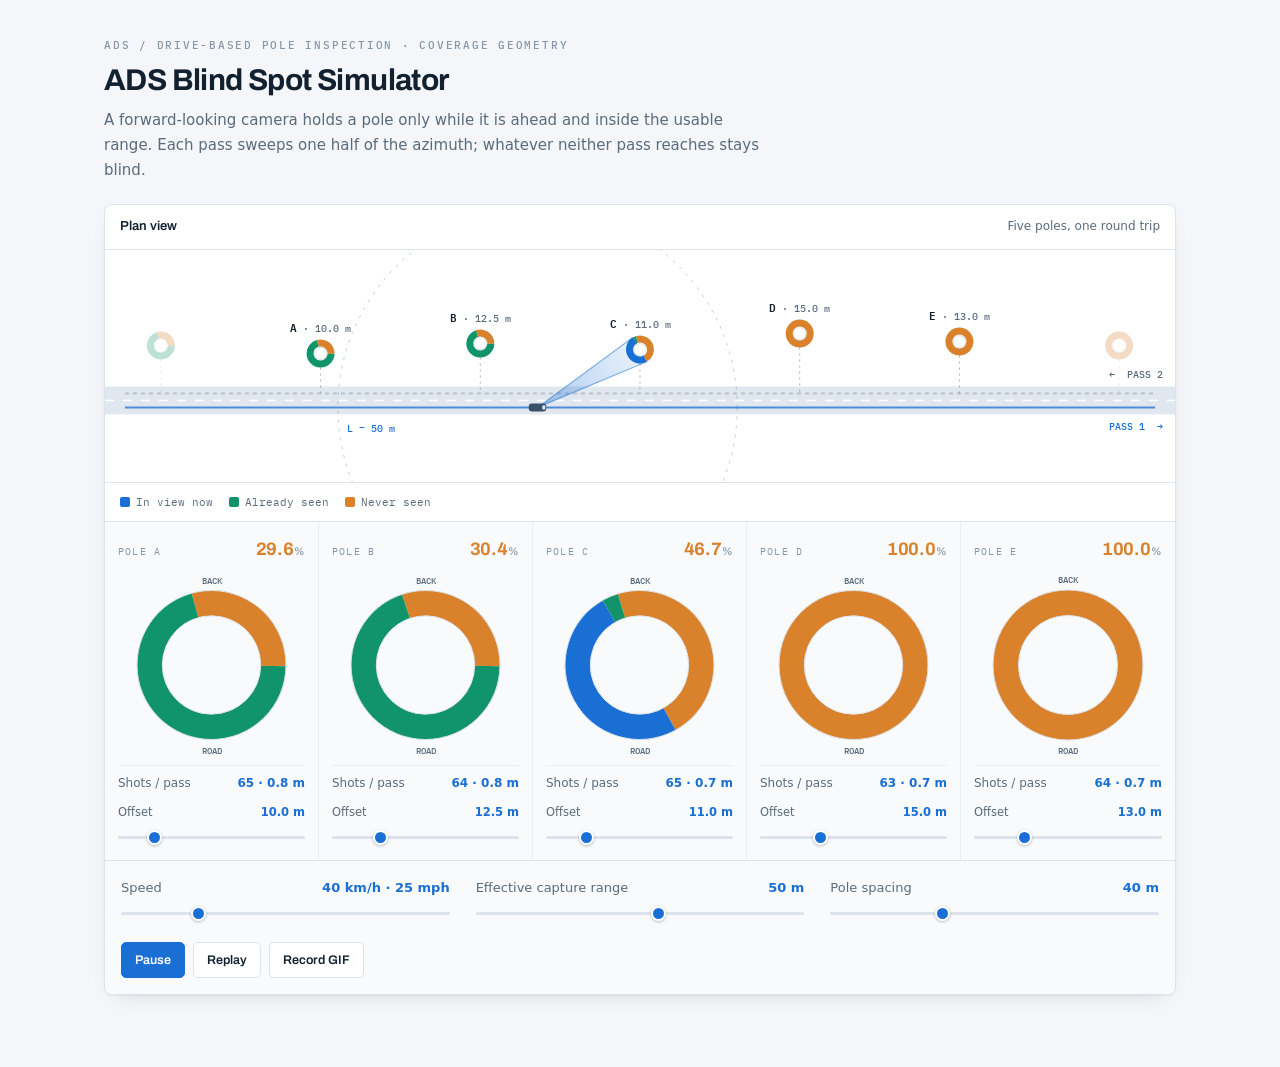
==== commit 6e43ec8d: "Unify both visualizers on one light design system Extract assets/theme.css: single light palette, ty" ====
--- a/blind-spot.html
+++ b/blind-spot.html
@@ -5,189 +5,86 @@
 <meta name="viewport" content="width=device-width,initial-scale=1">
 <meta name="robots" content="noindex, nofollow">
 <meta name="description" content="Interactive geometry model of the blind spot left on roadside poles by drive-based ADS inspection.">
-<style>html{color-scheme:dark}body{margin:0;font:14px system-ui}img{max-width:100%}[hidden]{display:none!important}</style>
+<link rel="preconnect" href="https://fonts.googleapis.com">
+<link rel="preconnect" href="https://fonts.gstatic.com" crossorigin>
+<link rel="stylesheet" href="https://fonts.googleapis.com/css2?family=Archivo:wght@500;600;700&family=IBM+Plex+Mono:wght@400;500;600&display=swap">
+<link rel="stylesheet" href="assets/theme.css">
+<title>ADS Blind Spot Simulator</title>
 </head>
 <body>
-<title>ADS Blind Spot Simulator</title>
-<link rel="preconnect" href="https://fonts.googleapis.com">
-<link rel="preconnect" href="https://fonts.gstatic.com" crossorigin>
-<link rel="stylesheet" href="https://fonts.googleapis.com/css2?family=Archivo:wght@500;600;700&family=IBM+Plex+Mono:wght@400;500;600&family=Source+Serif+4:opsz,wght@8..60,400;8..60,600&display=swap">
 <style>
-  :root{
-    --bg:#0B0F0E; --surface:#131A19; --surface-2:#1A2321; --line:#2B3634; --line-soft:#212B29;
-    --ink:#E3E9E5; --muted:#8C9C97;
-    --cov:#35C9B2; --live:#5CBAF2; --blind:#FF8A4C;
-    --road:#222B29; --roadline:#4C5956; --car:#DCE4E1;
-    --shadow:0 1px 2px rgba(0,0,0,.45), 0 10px 30px -14px rgba(0,0,0,.75);
-    --display:'Archivo',ui-sans-serif,system-ui,sans-serif;
-    --body:'Source Serif 4',Georgia,serif;
-    --mono:'IBM Plex Mono',ui-monospace,SFMono-Regular,monospace;
-    color-scheme:dark;
-  }
-  :root[data-theme="light"]{
-    --bg:#ECEFEA; --surface:#FFFFFF; --surface-2:#F5F7F3; --line:#D5DBD4; --line-soft:#E4E9E3;
-    --ink:#131A19; --muted:#5C6A67;
-    --cov:#0E7C74; --live:#1668A8; --blind:#C2521C;
-    --road:#C6CCC7; --roadline:#FFFFFF; --car:#1D2725;
-    --shadow:0 1px 2px rgba(19,26,25,.06), 0 8px 24px -12px rgba(19,26,25,.18);
-    color-scheme:light;
-  }
-
-  *{box-sizing:border-box}
-  body{
-    margin:0; background:var(--bg); color:var(--ink);
-    font-family:var(--body); font-size:17px; line-height:1.65;
-    -webkit-font-smoothing:antialiased;
-  }
-  .wrap{max-width:1060px; margin:0 auto; padding:34px 24px 46px}
-  @media (max-width:640px){ .wrap{padding:32px 16px 64px} }
-
-  .eyebrow{
-    font-family:var(--mono); font-size:11.5px; font-weight:500;
-    letter-spacing:.16em; text-transform:uppercase; color:var(--muted);
-  }
-  h1{
-    font-family:var(--display); font-weight:700; font-size:clamp(24px,3.4vw,32px);
-    line-height:1.15; letter-spacing:-.02em; margin:9px 0 0; text-wrap:balance;
-  }
-
-  header{
-    padding-bottom:18px; margin-bottom:16px;
-    display:flex; justify-content:space-between; align-items:flex-start; gap:20px; flex-wrap:wrap;
-  }
-  .themeswitch{
-    display:inline-flex; border:1px solid var(--line); border-radius:999px;
-    background:var(--surface); padding:2px; flex:none;
-  }
-  .themeswitch button{
-    font-family:var(--mono); font-size:11px; letter-spacing:.08em; text-transform:uppercase;
-    color:var(--muted); background:transparent; border:0; border-radius:999px;
-    padding:5px 13px; cursor:pointer;
-  }
-  .themeswitch button[aria-pressed="true"]{background:var(--ink); color:var(--surface)}
-  .themeswitch button:focus-visible{outline:2px solid var(--blind); outline-offset:2px}
-
-
-  .panel{
-    background:var(--surface); border:1px solid var(--line); border-radius:10px;
-    box-shadow:var(--shadow); overflow:hidden;
-  }
-
-  .sim-map{position:relative; min-height:206px; border-bottom:1px solid var(--line)}
+  .sim-map{position:relative; height:232px}
   #map{position:absolute; inset:0; width:100%; height:100%}
   canvas{display:block; width:100%}
-  .cap{
-    position:absolute; top:12px; left:14px; z-index:1; font-family:var(--mono); font-size:10.5px;
-    letter-spacing:.12em; text-transform:uppercase; color:var(--muted);
-  }
-  .legend{
-    position:absolute; bottom:10px; right:14px; z-index:1; display:flex; gap:14px; flex-wrap:wrap;
-    font-family:var(--mono); font-size:10.5px; color:var(--muted);
-  }
-  .legend span{display:flex; align-items:center; gap:5px}
-  .sw{width:10px; height:10px; border-radius:2px; display:inline-block}
+  .map-legend{padding:10px 15px; border-top:1px solid var(--rule); border-bottom:1px solid var(--rule); background:var(--surface)}
 
   .poles{display:grid; grid-template-columns:repeat(5,1fr); background:var(--surface-2)}
   @media (max-width:900px){ .poles{grid-template-columns:repeat(2,1fr)} }
   @media (max-width:520px){ .poles{grid-template-columns:1fr} }
-  .pole-card{padding:12px 12px 12px; border-right:1px solid var(--line-soft)}
+  .pole-card{padding:13px; border-right:1px solid var(--rule-soft)}
   .pole-card:last-child{border-right:0}
-  @media (max-width:700px){
-    .pole-card{border-right:0; border-bottom:1px solid var(--line-soft)}
+  @media (max-width:900px){
+    .pole-card{border-right:0; border-bottom:1px solid var(--rule-soft)}
     .pole-card:last-child{border-bottom:0}
   }
   .pole-head{display:flex; justify-content:space-between; align-items:baseline; gap:8px; margin-bottom:6px}
+  .pole-name{font-family:var(--mono); font-size:10px; letter-spacing:.12em; text-transform:uppercase; color:var(--ink-3)}
+  .pole-pct{
+    font-family:var(--display); font-weight:700; font-size:18px; letter-spacing:-.02em;
+    color:var(--amber); font-variant-numeric:tabular-nums;
+  }
+  .pole-pct small{font-size:11px; font-weight:500; color:var(--ink-3); margin-left:1px}
   .pole-meta{
     display:flex; justify-content:space-between; align-items:baseline; gap:8px;
-    font-family:var(--mono); font-size:10px; letter-spacing:.04em; color:var(--muted);
-    padding:7px 0 0; margin-top:5px; border-top:1px solid var(--line-soft);
-  }
-  .pole-meta b{color:var(--live); font-weight:600; font-size:12.5px; font-variant-numeric:tabular-nums; white-space:nowrap}
-  .pole-card .ctl{margin-top:9px}
-  .pole-card .ctl label{font-size:10px}
-  .pole-name{font-family:var(--mono); font-size:10px; letter-spacing:.12em; text-transform:uppercase; color:var(--muted)}
-  .pole-pct{
-    font-family:var(--display); font-weight:700; font-size:17px; letter-spacing:-.02em;
-    color:var(--blind); font-variant-numeric:tabular-nums;
-  }
-  .pole-pct small{font-size:11px; font-weight:500; color:var(--muted); margin-left:1px}
-
+    font-size:12px; color:var(--ink-2);
+    padding-top:8px; margin-top:6px; border-top:1px solid var(--rule-soft);
+  }
+  .pole-meta b{color:var(--blue); font-weight:600; font-variant-numeric:tabular-nums; white-space:nowrap}
+  .pole-card .ctl{margin-top:10px}
+  .pole-card .ctl label{font-size:11.5px}
 
   .controls{
-    border-top:1px solid var(--line); background:var(--surface-2);
+    border-top:1px solid var(--rule); background:var(--surface-2);
     padding:16px; display:grid; grid-template-columns:repeat(3,1fr); gap:14px 26px; align-items:end;
   }
   @media (max-width:760px){ .controls{grid-template-columns:1fr} }
   .ctl{display:flex; flex-direction:column; gap:5px}
   .ctl label{
-    font-family:var(--mono); font-size:11px; letter-spacing:.06em; color:var(--muted);
+    font-size:13px; color:var(--ink-2);
     display:flex; justify-content:space-between; align-items:baseline; gap:10px;
   }
-  .ctl label b{color:var(--ink); font-weight:600; font-variant-numeric:tabular-nums; font-size:12.5px; white-space:nowrap}
-  input[type=range]{-webkit-appearance:none; appearance:none; width:100%; height:20px; background:transparent; margin:0}
-  input[type=range]::-webkit-slider-runnable-track{height:3px; background:var(--line); border-radius:2px}
-  input[type=range]::-moz-range-track{height:3px; background:var(--line); border-radius:2px}
-  input[type=range]::-webkit-slider-thumb{
-    -webkit-appearance:none; width:15px; height:15px; border-radius:50%;
-    background:var(--ink); margin-top:-6px; border:2px solid var(--surface); cursor:grab;
-  }
-  input[type=range]::-moz-range-thumb{
-    width:15px; height:15px; border-radius:50%; background:var(--ink);
-    border:2px solid var(--surface); cursor:grab;
-  }
-  input[type=range]:focus-visible::-webkit-slider-thumb{outline:2px solid var(--blind); outline-offset:2px}
-
-  .recout[hidden]{display:none}
+  .ctl label b{color:var(--blue); font-weight:600; font-variant-numeric:tabular-nums; white-space:nowrap}
+
+  .btnrow{grid-column:1/-1; display:flex; gap:8px; flex-wrap:wrap; align-items:center; padding-top:4px}
   .recout{
-    grid-column:1/-1; margin-top:6px; padding-top:14px; border-top:1px solid var(--line);
-    display:flex; flex-direction:column; gap:8px;
-  }
-  .recout img{width:100%; max-width:720px; border:1px solid var(--line); border-radius:8px; display:block}
-  .recnote{
-    display:flex; gap:14px; align-items:baseline; flex-wrap:wrap;
-    font-family:var(--mono); font-size:11px; color:var(--muted);
-  }
-  .recnote #recerr{color:var(--blind)}
-  .recnote a{color:var(--live); font-weight:600; text-decoration:none; border-bottom:1px solid currentColor}
+    grid-column:1/-1; margin-top:6px; padding-top:14px; border-top:1px solid var(--rule);
+    display:flex; flex-direction:column; gap:10px;
+  }
+  .recout img{width:100%; max-width:760px; border:1px solid var(--rule); border-radius:var(--r-sm); display:block}
+  .recnote{display:flex; gap:14px; align-items:center; flex-wrap:wrap; font-size:12.5px; color:var(--ink-2)}
+  .recnote #recerr{color:var(--red)}
+  .recnote a{color:var(--blue); font-weight:600; text-decoration:none; border-bottom:1px solid currentColor}
   .recnote a[hidden]{display:none}
-  .recnote button{padding:5px 11px}
-  .btnrow{grid-column:1/-1; display:flex; gap:8px; flex-wrap:wrap; align-items:center; padding-top:4px}
-  button{
-    font-family:var(--mono); font-size:12px; letter-spacing:.04em; color:var(--ink);
-    background:var(--surface); border:1px solid var(--line); border-radius:6px;
-    padding:7px 13px; cursor:pointer; transition:background .15s, border-color .15s;
-  }
-  button:hover{background:var(--bg); border-color:var(--muted)}
-  button:focus-visible{outline:2px solid var(--blind); outline-offset:2px}
-  button[aria-pressed="true"]{background:var(--ink); color:var(--surface); border-color:var(--ink)}
-
-
-
-
-  @media (prefers-reduced-motion: reduce){ *{animation:none !important; transition:none !important} }
 </style>
 
 <div class="wrap">
-  <header>
-    <div>
-      <div class="eyebrow">ADS / drive-based pole inspection &middot; coverage geometry</div>
-      <h1>ADS Blind Spot Simulator</h1>
+  <header class="page-head">
+    <div class="eyebrow">ADS / drive-based pole inspection &middot; coverage geometry</div>
+    <h1>ADS Blind Spot Simulator</h1>
+    <p class="lead">A forward-looking camera holds a pole only while it is ahead and inside the usable range. Each pass sweeps one half of the azimuth; whatever neither pass reaches stays blind.</p>
+  </header>
+
+  <div class="panel">
+    <div class="panel-hd">Plan view <span>Five poles, one round trip</span></div>
+    <div class="sim-map">
+      <canvas id="map" height="232" data-fill="1"></canvas>
     </div>
-    <div class="themeswitch" role="group" aria-label="Colour theme">
-      <button type="button" id="th-light" aria-pressed="false">Light</button>
-      <button type="button" id="th-dark" aria-pressed="true">Dark</button>
-    </div>
-  </header>
-
-  <div class="panel">
-    <div class="sim-map">
-      <div class="cap">Plan view &middot; five poles, one round trip</div>
+    <div class="map-legend">
       <div class="legend">
         <span><i class="sw" style="background:var(--live)"></i>In view now</span>
         <span><i class="sw" style="background:var(--cov)"></i>Already seen</span>
         <span><i class="sw" style="background:var(--blind)"></i>Never seen</span>
       </div>
-      <canvas id="map" height="206" data-fill="1"></canvas>
     </div>
 
     <div class="poles">
@@ -252,14 +149,14 @@
         <input type="range" id="s-sp" min="15" max="90" step="1" value="40">
       </div>
       <div class="btnrow">
-        <button id="btn-play" aria-pressed="true">Pause</button>
-        <button id="btn-reset">Replay</button>
-        <button id="btn-rec">Record GIF</button>
+        <button class="act" id="btn-play" aria-pressed="true">Pause</button>
+        <button class="act" id="btn-reset">Replay</button>
+        <button class="act" id="btn-rec">Record GIF</button>
       </div>
       <div class="recout" id="recout" hidden>
         <img id="recimg" alt="Recorded lap">
         <div class="recnote">
-          <button id="recsave" hidden>Save GIF</button>
+          <button class="act" id="recsave" hidden>Save GIF</button>
           <a id="recdl" hidden download="ads-blind-spot.gif">Download GIF</a>
           <span id="recinfo"></span>
           <span id="recerr"></span>
@@ -428,7 +325,7 @@
 
     function trace(y, active){
       var TH=travelHalf();
-      g.strokeStyle = active? LIVE : css('--muted');
+      g.strokeStyle = active? LIVE : css('--ink-2');
       g.lineWidth=2; g.globalAlpha=active?.75:.3; g.setLineDash(active?[]:[4,4]);
       g.beginPath(); g.moveTo(X(-TH),y); g.lineTo(X(TH),y); g.stroke();
       g.setLineDash([]); g.globalAlpha=1;
@@ -478,9 +375,9 @@
         g.lineWidth=ring; g.strokeStyle=segColor(seg.v); g.stroke();
       }
       g.fillStyle=css('--surface'); g.beginPath(); g.arc(cxp,cyp,Math.max(2,R-ring-1),0,Math.PI*2); g.fill();
-      g.strokeStyle=css('--line'); g.lineWidth=1; g.stroke();
-
-      g.strokeStyle=css('--muted'); g.globalAlpha=(p.dummy?.14:.5); g.setLineDash([2,4]); g.lineWidth=1;
+      g.strokeStyle=css('--rule'); g.lineWidth=1; g.stroke();
+
+      g.strokeStyle=css('--ink-2'); g.globalAlpha=(p.dummy?.14:.5); g.setLineDash([2,4]); g.lineWidth=1;
       g.beginPath(); g.moveTo(cxp,cyp+R); g.lineTo(cxp,laneNear); g.stroke();
       g.setLineDash([]); g.globalAlpha=p.dummy?.28:1;
 
@@ -491,15 +388,15 @@
         var lx=cxp-(lw+dw)/2, ly=Math.max(11, cyp-R-8);
         g.textAlign='left';
         g.fillStyle=css('--ink'); g.font=monoFont(11,'600'); g.fillText(lab, lx, ly);
-        g.fillStyle=css('--muted'); g.font=MONO; g.fillText(dim, lx+lw, ly);
+        g.fillStyle=css('--ink-2'); g.font=MONO; g.fillText(dim, lx+lw, ly);
       }
       g.globalAlpha=1;
     }
 
     g.font=MONO; g.textAlign='right';
-    g.fillStyle = phase===2? LIVE : css('--muted');
+    g.fillStyle = phase===2? LIVE : css('--ink-2');
     g.fillText('←  PASS 2', W-12, laneNear-half-8);
-    g.fillStyle = phase===1? LIVE : css('--muted');
+    g.fillStyle = phase===1? LIVE : css('--ink-2');
     g.fillText('PASS 1  →', W-12, laneFar+half+16);
   }
 
@@ -512,10 +409,10 @@
       g.beginPath(); g.arc(cx,cy,R-ring/2,seg.a0*DEG,seg.a1*DEG);
       g.lineWidth=ring; g.strokeStyle=segColor(seg.v); g.stroke();
     }
-    g.strokeStyle=css('--line'); g.lineWidth=1;
+    g.strokeStyle=css('--rule'); g.lineWidth=1;
     g.beginPath(); g.arc(cx,cy,R,0,Math.PI*2); g.stroke();
     g.beginPath(); g.arc(cx,cy,R-ring,0,Math.PI*2); g.stroke();
-    g.fillStyle=css('--muted'); g.font=monoFont(9); g.textAlign='center';
+    g.fillStyle=css('--ink-2'); g.font=monoFont(9); g.textAlign='center';
     g.fillText('ROAD', cx, cy+R+14);
     g.fillText('BACK', cx, cy-R-7);
   }
@@ -666,20 +563,20 @@
     g.fillStyle=css('--surface'); g.fillRect(0,0,L.W,L.mapH);
     g.drawImage(document.getElementById('map'), 0, 0, L.W, L.mapH);
     g.fillStyle=css('--surface-2'); g.fillRect(0,L.mapH,L.W,L.donutH+L.footH);
-    g.strokeStyle=css('--line'); g.lineWidth=1;
+    g.strokeStyle=css('--rule'); g.lineWidth=1;
     g.beginPath(); g.moveTo(0,L.mapH+.5); g.lineTo(L.W,L.mapH+.5); g.stroke();
     for(var k=0;k<CARDS.length;k++){
       var x=k*L.cellW, top=L.mapH;
-      if(k){ g.strokeStyle=css('--line-soft'); g.beginPath(); g.moveTo(x+.5,top); g.lineTo(x+.5,top+L.donutH); g.stroke(); }
-      g.fillStyle=css('--muted'); g.font=monoFont(10); g.textAlign='left';
+      if(k){ g.strokeStyle=css('--rule-soft'); g.beginPath(); g.moveTo(x+.5,top); g.lineTo(x+.5,top+L.donutH); g.stroke(); }
+      g.fillStyle=css('--ink-2'); g.font=monoFont(10); g.textAlign='left';
       g.fillText('POLE '+CARDS[k].label, x+L.pad, top+17);
       g.fillStyle=css('--blind'); g.font='700 15px '+css('--display').split(',')[0].replace(/["']/g,'')+',sans-serif';
       g.textAlign='right'; g.fillText(document.getElementById('p-'+CARDS[k].id).textContent, x+L.cellW-L.pad, top+18);
       g.drawImage(document.getElementById('rose-'+CARDS[k].id), x+L.pad, top+L.headH, L.roseW, L.roseH);
     }
     var fy=L.mapH+L.donutH;
-    g.strokeStyle=css('--line'); g.beginPath(); g.moveTo(0,fy+.5); g.lineTo(L.W,fy+.5); g.stroke();
-    g.fillStyle=css('--muted'); g.font=monoFont(10); g.textAlign='left';
+    g.strokeStyle=css('--rule'); g.beginPath(); g.moveTo(0,fy+.5); g.lineTo(L.W,fy+.5); g.stroke();
+    g.fillStyle=css('--ink-2'); g.font=monoFont(10); g.textAlign='left';
     g.fillText(P.kmh.toFixed(0)+' km/h  ·  L '+P.L.toFixed(0)+' m  ·  spacing '+P.spacing.toFixed(0)+
                ' m  ·  '+FPS+' fps  ·  two passes', L.pad, fy+17);
   }
@@ -826,23 +723,6 @@
   });
   document.getElementById('recsave').addEventListener('click',function(){ saveGif(false); });
 
-  // theme
-  function applyTheme(t){
-    document.documentElement.setAttribute('data-theme',t);
-    document.getElementById('th-light').setAttribute('aria-pressed',String(t==='light'));
-    document.getElementById('th-dark').setAttribute('aria-pressed',String(t==='dark'));
-    try{ localStorage.setItem('ads-theme',t); }catch(e){}
-  }
-  (function(){
-    var t=document.documentElement.getAttribute('data-theme');
-    if(t!=='light'&&t!=='dark'){
-      t='dark';
-      try{ var v=localStorage.getItem('ads-theme'); if(v==='light'||v==='dark') t=v; }catch(e){}
-    }
-    applyTheme(t);
-  })();
-  document.getElementById('th-light').addEventListener('click',function(){ applyTheme('light'); });
-  document.getElementById('th-dark').addEventListener('click',function(){ applyTheme('dark'); });
 
   layout(); refresh();
   requestAnimationFrame(frame);
--- a/assets/theme.css
+++ b/assets/theme.css
@@ -0,0 +1,192 @@
+/* ==========================================================================
+   ADS Visualizer — shared light design system
+   One palette, one type scale, one set of surfaces for every page.
+   ========================================================================== */
+
+:root{
+  /* surfaces */
+  --paper:#F4F6F9;
+  --surface:#FFFFFF;
+  --surface-2:#F8FAFC;
+  --inset:#EEF2F7;
+  --film:#12202F;
+
+  /* lines */
+  --rule:#DCE3EC;
+  --rule-soft:#EAEFF5;
+
+  /* ink */
+  --ink:#12202F;
+  --ink-2:#5A6B7D;
+  --ink-3:#8496A8;
+
+  /* accents — one meaning per hue across every page */
+  --blue:#1A6FD4;    /* live / current / primary      */
+  --green:#12946A;   /* resolved / covered / good     */
+  --amber:#D9822B;   /* missing / blind / attention   */
+  --red:#BE4A45;     /* failure / degenerate          */
+
+  /* scene aliases — same three hues, named by what they mean on the map */
+  --live:#1A6FD4;    /* in view now      */
+  --cov:#12946A;     /* already seen     */
+  --blind:#D9822B;   /* never seen       */
+
+  /* tinted fills */
+  --blue-bg:#EAF1FB;   --blue-line:#C3D9F5;
+  --green-bg:#E8F5F0;  --green-line:#BEE3D4;
+  --amber-bg:#FBF1E5;  --amber-line:#EFD5B4;
+  --red-bg:#FBECEB;    --red-line:#F0C9C6;
+
+  /* scene neutrals */
+  --road:#E1E7EF;
+  --roadline:#FFFFFF;
+  --car:#39506A;
+
+  /* type */
+  --display:'Archivo',"Apple SD Gothic Neo","Pretendard",ui-sans-serif,system-ui,sans-serif;
+  --body:"Apple SD Gothic Neo","Pretendard",-apple-system,BlinkMacSystemFont,"Segoe UI","Malgun Gothic",ui-sans-serif,system-ui,sans-serif;
+  --mono:'IBM Plex Mono',ui-monospace,SFMono-Regular,Menlo,"Courier New",monospace;
+
+  /* metrics */
+  --wrap:1120px;
+  --r:8px;
+  --r-sm:5px;
+  --shadow:0 1px 2px rgba(18,32,47,.05), 0 8px 24px -14px rgba(18,32,47,.20);
+
+  color-scheme:light;
+}
+
+*{box-sizing:border-box}
+html{color-scheme:light}
+body{
+  margin:0;
+  background:var(--paper);
+  color:var(--ink);
+  font-family:var(--body);
+  font-size:15px;
+  line-height:1.65;
+  -webkit-font-smoothing:antialiased;
+  text-rendering:optimizeLegibility;
+}
+img{max-width:100%}
+[hidden]{display:none !important}
+
+/* --- page frame ---------------------------------------------------------- */
+.wrap{max-width:var(--wrap); margin:0 auto; padding:36px 24px 72px}
+@media (max-width:640px){ .wrap{padding:28px 16px 56px} }
+
+.page-head{margin-bottom:22px}
+.eyebrow{
+  font-family:var(--mono); font-size:11px; font-weight:500;
+  letter-spacing:.16em; text-transform:uppercase; color:var(--ink-3);
+}
+h1{
+  font-family:var(--display); font-weight:700;
+  font-size:clamp(23px,3.2vw,30px); line-height:1.2; letter-spacing:-.02em;
+  margin:8px 0 0; text-wrap:balance;
+}
+.lead{margin:10px 0 0; color:var(--ink-2); max-width:70ch}
+
+h2,h3,h4{font-family:var(--display); letter-spacing:-.01em}
+
+/* --- panels -------------------------------------------------------------- */
+.panel{
+  background:var(--surface); border:1px solid var(--rule);
+  border-radius:var(--r); box-shadow:var(--shadow); overflow:hidden;
+}
+.panel-hd{
+  padding:11px 15px; border-bottom:1px solid var(--rule);
+  font-family:var(--display); font-weight:600; font-size:13px;
+  display:flex; justify-content:space-between; align-items:baseline; gap:12px;
+}
+.panel-hd span{font-family:var(--body); font-weight:400; color:var(--ink-2); font-size:12px}
+
+/* --- section tabs (inside a page) ---------------------------------------- */
+.tabs{display:flex; gap:2px; border-bottom:1px solid var(--rule); margin-bottom:22px}
+.tab{
+  font:inherit; font-family:var(--display); font-size:13.5px; font-weight:600;
+  padding:10px 16px; cursor:pointer; background:transparent;
+  border:0; border-bottom:2px solid transparent; margin-bottom:-1px;
+  color:var(--ink-2); border-radius:var(--r-sm) var(--r-sm) 0 0;
+}
+.tab:hover{color:var(--ink); background:var(--surface-2)}
+.tab[aria-selected="true"]{color:var(--blue); border-bottom-color:var(--blue)}
+.tab:focus-visible{outline:2px solid var(--blue); outline-offset:-2px}
+[role=tabpanel][hidden]{display:none}
+
+/* --- legend -------------------------------------------------------------- */
+.legend{
+  display:flex; gap:16px; flex-wrap:wrap;
+  font-family:var(--mono); font-size:11px; color:var(--ink-2);
+}
+.legend span{display:flex; align-items:center; gap:6px}
+.legend i,.legend .sw{
+  display:inline-block; width:10px; height:10px; border-radius:2px;
+  flex:none; vertical-align:-1px;
+}
+
+/* --- controls ------------------------------------------------------------ */
+input[type=range]{
+  -webkit-appearance:none; appearance:none; width:100%; height:20px;
+  background:transparent; margin:0; accent-color:var(--blue);
+}
+input[type=range]::-webkit-slider-runnable-track{height:3px; background:var(--rule); border-radius:2px}
+input[type=range]::-moz-range-track{height:3px; background:var(--rule); border-radius:2px}
+input[type=range]::-webkit-slider-thumb{
+  -webkit-appearance:none; width:15px; height:15px; border-radius:50%;
+  background:var(--blue); margin-top:-6px; border:2px solid var(--surface);
+  box-shadow:0 1px 3px rgba(18,32,47,.28); cursor:grab;
+}
+input[type=range]::-moz-range-thumb{
+  width:15px; height:15px; border-radius:50%; background:var(--blue);
+  border:2px solid var(--surface); box-shadow:0 1px 3px rgba(18,32,47,.28); cursor:grab;
+}
+input[type=range]:focus-visible{outline:2px solid var(--blue); outline-offset:3px}
+
+button.act,.btn{
+  font:inherit; font-family:var(--display); font-size:12.5px; font-weight:600;
+  padding:7px 13px; border-radius:var(--r-sm); cursor:pointer;
+  border:1px solid var(--rule); background:var(--surface); color:var(--ink);
+  transition:border-color .15s, color .15s, background .15s;
+}
+button.act:hover,.btn:hover{border-color:var(--blue); color:var(--blue)}
+button.act:focus-visible,.btn:focus-visible{outline:2px solid var(--blue); outline-offset:2px}
+button.act[aria-pressed="true"],.btn[aria-pressed="true"]{
+  background:var(--blue); border-color:var(--blue); color:#fff;
+}
+button.act:disabled,.btn:disabled{opacity:.5; cursor:default}
+
+/* --- readouts ------------------------------------------------------------ */
+.row{
+  display:flex; justify-content:space-between; gap:10px; padding:8px 0;
+  border-bottom:1px solid var(--rule-soft); font-size:13px;
+}
+.row b{font-variant-numeric:tabular-nums; font-weight:600; white-space:nowrap}
+.key{color:var(--ink-2)}
+.ok{color:var(--green)} .bad{color:var(--red)}
+
+.alert{margin-top:12px; padding:11px 13px; border-radius:var(--r-sm); font-size:12.5px; line-height:1.55}
+.alert.good{background:var(--green-bg); border:1px solid var(--green-line); color:#0C6B4D}
+.alert.risk{background:var(--red-bg);   border:1px solid var(--red-line);   color:#8E332F}
+
+/* --- prose --------------------------------------------------------------- */
+code{
+  background:var(--inset); padding:1px 5px; border-radius:3px;
+  font-size:12.5px; font-family:var(--mono);
+}
+.fml{
+  margin:14px 0; padding:12px 16px; background:var(--surface-2);
+  border-left:3px solid var(--blue); border-radius:0 var(--r-sm) var(--r-sm) 0;
+  font-family:var(--mono); font-size:13px; line-height:1.9; color:var(--ink);
+  overflow-x:auto; white-space:pre;
+}
+.fml .cm{color:var(--ink-3)}
+.callout{
+  margin:16px 0; padding:13px 15px; border:1px solid var(--rule);
+  border-radius:var(--r-sm); background:var(--surface);
+}
+.callout b{display:block; margin-bottom:4px}
+figure{margin:20px 0}
+figcaption{font-size:12.5px; color:var(--ink-2); margin-top:8px}
+
+@media (prefers-reduced-motion: reduce){ *{animation:none !important; transition:none !important} }
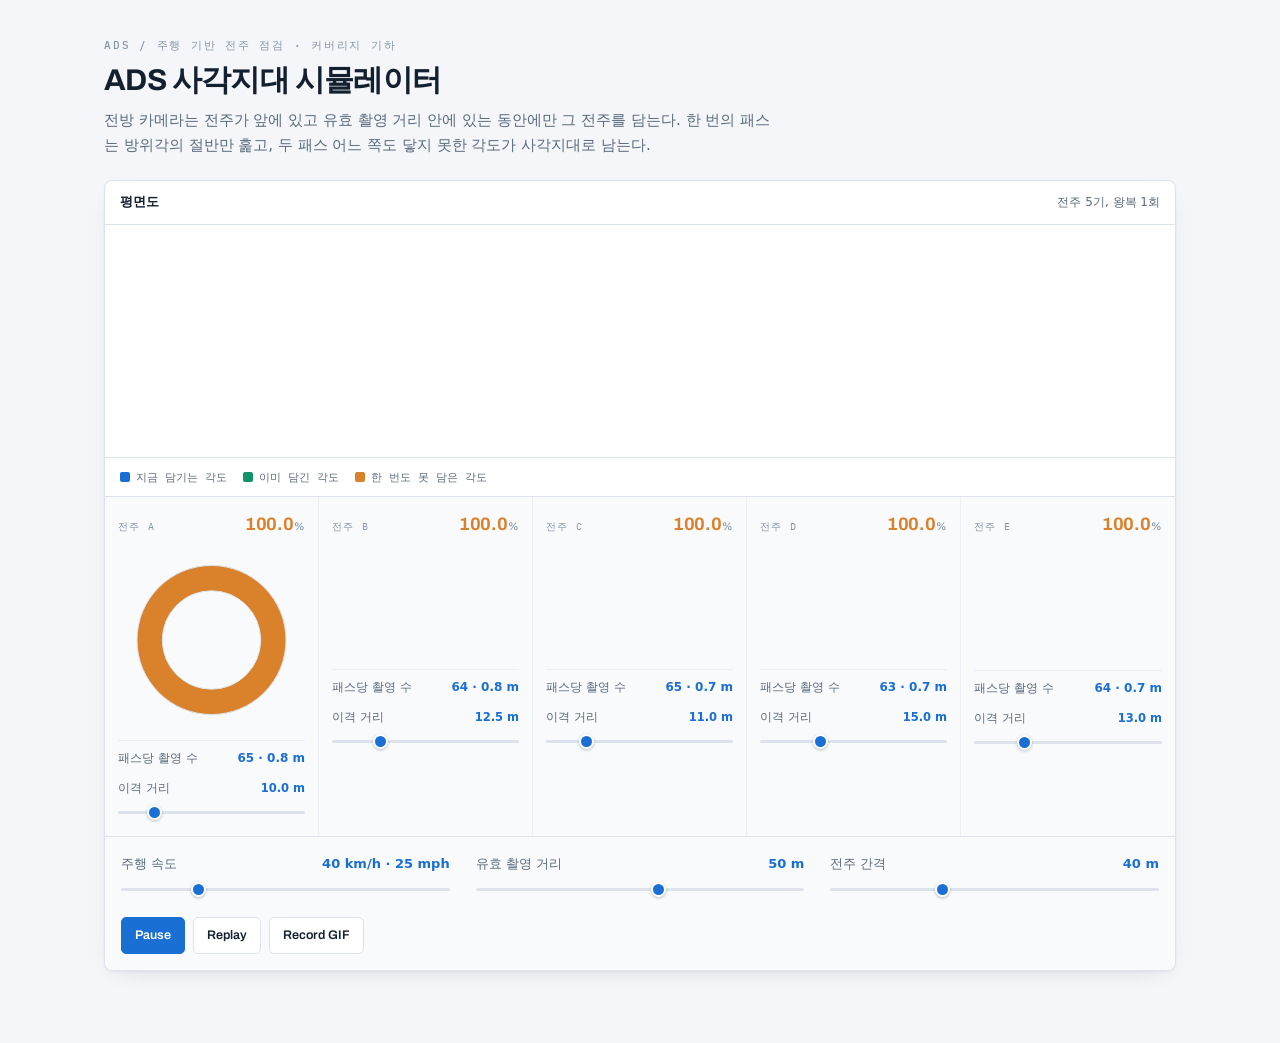
==== commit e5f0f0b6: "Add an ENG/한국어 toggle and ship both pages bilingual assets/lang.js holds one language key in localSt" ====
--- a/blind-spot.html
+++ b/blind-spot.html
@@ -1,5 +1,5 @@
 <!doctype html>
-<html lang="en">
+<html lang="ko" data-lang="ko">
 <head>
 <meta charset="utf-8">
 <meta name="viewport" content="width=device-width,initial-scale=1">
@@ -9,6 +9,7 @@
 <link rel="preconnect" href="https://fonts.gstatic.com" crossorigin>
 <link rel="stylesheet" href="https://fonts.googleapis.com/css2?family=Archivo:wght@500;600;700&family=IBM+Plex+Mono:wght@400;500;600&display=swap">
 <link rel="stylesheet" href="assets/theme.css">
+<script src="assets/lang.js"></script>
 <title>ADS Blind Spot Simulator</title>
 </head>
 <body>
@@ -69,67 +70,77 @@
 
 <div class="wrap">
   <header class="page-head">
-    <div class="eyebrow">ADS / drive-based pole inspection &middot; coverage geometry</div>
-    <h1>ADS Blind Spot Simulator</h1>
-    <p class="lead">A forward-looking camera holds a pole only while it is ahead and inside the usable range. Each pass sweeps one half of the azimuth; whatever neither pass reaches stays blind.</p>
+    <div class="eyebrow">
+      <span lang="en">ADS / drive-based pole inspection &middot; coverage geometry</span>
+      <span lang="ko">ADS / 주행 기반 전주 점검 &middot; 커버리지 기하</span>
+    </div>
+    <h1>
+      <span lang="en">ADS Blind Spot Simulator</span>
+      <span lang="ko">ADS 사각지대 시뮬레이터</span>
+    </h1>
+    <p class="lead" lang="en">A forward-looking camera holds a pole only while it is ahead and inside the usable range. Each pass sweeps one half of the azimuth; whatever neither pass reaches stays blind.</p>
+    <p class="lead" lang="ko">전방 카메라는 전주가 앞에 있고 유효 촬영 거리 안에 있는 동안에만 그 전주를 담는다. 한 번의 패스는 방위각의 절반만 훑고, 두 패스 어느 쪽도 닿지 못한 각도가 사각지대로 남는다.</p>
   </header>
 
   <div class="panel">
-    <div class="panel-hd">Plan view <span>Five poles, one round trip</span></div>
+    <div class="panel-hd">
+      <span><span lang="en">Plan view</span><span lang="ko">평면도</span></span>
+      <span class="sub"><span lang="en">Five poles, one round trip</span><span lang="ko">전주 5기, 왕복 1회</span></span>
+    </div>
     <div class="sim-map">
       <canvas id="map" height="232" data-fill="1"></canvas>
     </div>
     <div class="map-legend">
       <div class="legend">
-        <span><i class="sw" style="background:var(--live)"></i>In view now</span>
-        <span><i class="sw" style="background:var(--cov)"></i>Already seen</span>
-        <span><i class="sw" style="background:var(--blind)"></i>Never seen</span>
+        <span><i class="sw" style="background:var(--live)"></i><span lang="en">In view now</span><span lang="ko">지금 담기는 각도</span></span>
+        <span><i class="sw" style="background:var(--cov)"></i><span lang="en">Already seen</span><span lang="ko">이미 담긴 각도</span></span>
+        <span><i class="sw" style="background:var(--blind)"></i><span lang="en">Never seen</span><span lang="ko">한 번도 못 담은 각도</span></span>
       </div>
     </div>
 
     <div class="poles">
         <div class="pole-card">
-          <div class="pole-head"><span class="pole-name">Pole A</span><span class="pole-pct" id="p-a">&ndash;<small>%</small></span></div>
+          <div class="pole-head"><span class="pole-name"><span lang="en">Pole A</span><span lang="ko">전주 A</span></span><span class="pole-pct" id="p-a">&ndash;<small>%</small></span></div>
           <canvas id="rose-a" height="188"></canvas>
-          <div class="pole-meta"><span>Shots / pass</span><b id="f-a">&ndash;</b></div>
+          <div class="pole-meta"><span><span lang="en">Shots / pass</span><span lang="ko">패스당 촬영 수</span></span><b id="f-a">&ndash;</b></div>
           <div class="ctl">
-            <label for="s-a">Offset <b><span id="l-a">10.0</span> m</b></label>
+            <label for="s-a"><span><span lang="en">Offset</span><span lang="ko">이격 거리</span></span> <b><span id="l-a">10.0</span> m</b></label>
             <input type="range" id="s-a" min="4" max="40" step="0.5" value="10.0">
           </div>
         </div>
         <div class="pole-card">
-          <div class="pole-head"><span class="pole-name">Pole B</span><span class="pole-pct" id="p-b">&ndash;<small>%</small></span></div>
+          <div class="pole-head"><span class="pole-name"><span lang="en">Pole B</span><span lang="ko">전주 B</span></span><span class="pole-pct" id="p-b">&ndash;<small>%</small></span></div>
           <canvas id="rose-b" height="188"></canvas>
-          <div class="pole-meta"><span>Shots / pass</span><b id="f-b">&ndash;</b></div>
+          <div class="pole-meta"><span><span lang="en">Shots / pass</span><span lang="ko">패스당 촬영 수</span></span><b id="f-b">&ndash;</b></div>
           <div class="ctl">
-            <label for="s-b">Offset <b><span id="l-b">12.5</span> m</b></label>
+            <label for="s-b"><span><span lang="en">Offset</span><span lang="ko">이격 거리</span></span> <b><span id="l-b">12.5</span> m</b></label>
             <input type="range" id="s-b" min="4" max="40" step="0.5" value="12.5">
           </div>
         </div>
         <div class="pole-card">
-          <div class="pole-head"><span class="pole-name">Pole C</span><span class="pole-pct" id="p-c">&ndash;<small>%</small></span></div>
+          <div class="pole-head"><span class="pole-name"><span lang="en">Pole C</span><span lang="ko">전주 C</span></span><span class="pole-pct" id="p-c">&ndash;<small>%</small></span></div>
           <canvas id="rose-c" height="188"></canvas>
-          <div class="pole-meta"><span>Shots / pass</span><b id="f-c">&ndash;</b></div>
+          <div class="pole-meta"><span><span lang="en">Shots / pass</span><span lang="ko">패스당 촬영 수</span></span><b id="f-c">&ndash;</b></div>
           <div class="ctl">
-            <label for="s-c">Offset <b><span id="l-c">11.0</span> m</b></label>
+            <label for="s-c"><span><span lang="en">Offset</span><span lang="ko">이격 거리</span></span> <b><span id="l-c">11.0</span> m</b></label>
             <input type="range" id="s-c" min="4" max="40" step="0.5" value="11.0">
           </div>
         </div>
         <div class="pole-card">
-          <div class="pole-head"><span class="pole-name">Pole D</span><span class="pole-pct" id="p-d">&ndash;<small>%</small></span></div>
+          <div class="pole-head"><span class="pole-name"><span lang="en">Pole D</span><span lang="ko">전주 D</span></span><span class="pole-pct" id="p-d">&ndash;<small>%</small></span></div>
           <canvas id="rose-d" height="188"></canvas>
-          <div class="pole-meta"><span>Shots / pass</span><b id="f-d">&ndash;</b></div>
+          <div class="pole-meta"><span><span lang="en">Shots / pass</span><span lang="ko">패스당 촬영 수</span></span><b id="f-d">&ndash;</b></div>
           <div class="ctl">
-            <label for="s-d">Offset <b><span id="l-d">15.0</span> m</b></label>
+            <label for="s-d"><span><span lang="en">Offset</span><span lang="ko">이격 거리</span></span> <b><span id="l-d">15.0</span> m</b></label>
             <input type="range" id="s-d" min="4" max="40" step="0.5" value="15.0">
           </div>
         </div>
         <div class="pole-card">
-          <div class="pole-head"><span class="pole-name">Pole E</span><span class="pole-pct" id="p-e">&ndash;<small>%</small></span></div>
+          <div class="pole-head"><span class="pole-name"><span lang="en">Pole E</span><span lang="ko">전주 E</span></span><span class="pole-pct" id="p-e">&ndash;<small>%</small></span></div>
           <canvas id="rose-e" height="188"></canvas>
-          <div class="pole-meta"><span>Shots / pass</span><b id="f-e">&ndash;</b></div>
+          <div class="pole-meta"><span><span lang="en">Shots / pass</span><span lang="ko">패스당 촬영 수</span></span><b id="f-e">&ndash;</b></div>
           <div class="ctl">
-            <label for="s-e">Offset <b><span id="l-e">13.0</span> m</b></label>
+            <label for="s-e"><span><span lang="en">Offset</span><span lang="ko">이격 거리</span></span> <b><span id="l-e">13.0</span> m</b></label>
             <input type="range" id="s-e" min="4" max="40" step="0.5" value="13.0">
           </div>
         </div>
@@ -137,15 +148,15 @@
 
     <div class="controls">
       <div class="ctl">
-        <label for="s-v">Speed <b><span id="l-v">40</span> km/h &middot; <span id="l-v2">25</span> mph</b></label>
+        <label for="s-v"><span><span lang="en">Speed</span><span lang="ko">주행 속도</span></span> <b><span id="l-v">40</span> km/h &middot; <span id="l-v2">25</span> mph</b></label>
         <input type="range" id="s-v" min="20" max="110" step="1" value="40">
       </div>
       <div class="ctl">
-        <label for="s-L">Effective capture range <b><span id="l-L">50</span> m</b></label>
+        <label for="s-L"><span><span lang="en">Effective capture range</span><span lang="ko">유효 촬영 거리</span></span> <b><span id="l-L">50</span> m</b></label>
         <input type="range" id="s-L" min="12" max="80" step="1" value="50">
       </div>
       <div class="ctl">
-        <label for="s-sp">Pole spacing <b><span id="l-sp">40</span> m</b></label>
+        <label for="s-sp"><span><span lang="en">Pole spacing</span><span lang="ko">전주 간격</span></span> <b><span id="l-sp">40</span> m</b></label>
         <input type="range" id="s-sp" min="15" max="90" step="1" value="40">
       </div>
       <div class="btnrow">
@@ -157,7 +168,7 @@
         <img id="recimg" alt="Recorded lap">
         <div class="recnote">
           <button class="act" id="recsave" hidden>Save GIF</button>
-          <a id="recdl" hidden download="ads-blind-spot.gif">Download GIF</a>
+          <a id="recdl" hidden download="ads-blind-spot.gif"><span lang="en">Download GIF</span><span lang="ko">GIF 내려받기</span></a>
           <span id="recinfo"></span>
           <span id="recerr"></span>
         </div>
@@ -168,6 +179,28 @@
 
 <script>
 (function(){
+  var STR = {
+    en:{ back:'BACK', road:'ROAD', pass1:'PASS 1  \u2192', pass2:'\u2190  PASS 2', pole:'POLE ',
+         play:'Play', pause:'Pause', replay:'Replay', rec:'Record GIF',
+         render:'Rendering ', encode:'Encoding ',
+         save:'Save GIF', saving:'Saving\u2026', saved:'Saved',
+         frames:' frames', spacing:'spacing ', passes:'two passes',
+         eCancel:'Save cancelled.',
+         eBusy:'A prompt is already open. Try again in a moment.',
+         eBig:'GIF is over the 16 MB save limit.',
+         eNone:'Saving is not available in this view.' },
+    ko:{ back:'반대편', road:'도로면', pass1:'1패스  \u2192', pass2:'\u2190  2패스', pole:'전주 ',
+         play:'재생', pause:'일시정지', replay:'다시 재생', rec:'GIF 녹화',
+         render:'렌더링 ', encode:'인코딩 ',
+         save:'GIF 저장', saving:'저장 중\u2026', saved:'저장됨',
+         frames:'프레임', spacing:'간격 ', passes:'왕복 2패스',
+         eCancel:'저장을 취소했다.',
+         eBusy:'이미 열린 창이 있다. 잠시 후 다시 시도하면 된다.',
+         eBig:'GIF가 16 MB 저장 한도를 넘는다.',
+         eNone:'이 화면에서는 저장을 쓸 수 없다.' }
+  };
+  function T(k){ return STR[(window.ADSLang ? ADSLang.get() : 'en')][k]; }
+
   var BINS = 720, DEG = Math.PI/180;
   var SPACING = 40;
   var FPS = 15;                 // one camera, measured rate
@@ -395,9 +428,9 @@
 
     g.font=MONO; g.textAlign='right';
     g.fillStyle = phase===2? LIVE : css('--ink-2');
-    g.fillText('←  PASS 2', W-12, laneNear-half-8);
+    g.fillText(T('pass2'), W-12, laneNear-half-8);
     g.fillStyle = phase===1? LIVE : css('--ink-2');
-    g.fillText('PASS 1  →', W-12, laneFar+half+16);
+    g.fillText(T('pass1'), W-12, laneFar+half+16);
   }
 
   function drawRose(id, mask){
@@ -413,8 +446,8 @@
     g.beginPath(); g.arc(cx,cy,R,0,Math.PI*2); g.stroke();
     g.beginPath(); g.arc(cx,cy,R-ring,0,Math.PI*2); g.stroke();
     g.fillStyle=css('--ink-2'); g.font=monoFont(9); g.textAlign='center';
-    g.fillText('ROAD', cx, cy+R+14);
-    g.fillText('BACK', cx, cy-R-7);
+    g.fillText(T('road'), cx, cy+R+14);
+    g.fillText(T('back'), cx, cy-R-7);
   }
 
   // ---- scene -------------------------------------------------------------
@@ -569,7 +602,7 @@
       var x=k*L.cellW, top=L.mapH;
       if(k){ g.strokeStyle=css('--rule-soft'); g.beginPath(); g.moveTo(x+.5,top); g.lineTo(x+.5,top+L.donutH); g.stroke(); }
       g.fillStyle=css('--ink-2'); g.font=monoFont(10); g.textAlign='left';
-      g.fillText('POLE '+CARDS[k].label, x+L.pad, top+17);
+      g.fillText(T('pole')+CARDS[k].label, x+L.pad, top+17);
       g.fillStyle=css('--blind'); g.font='700 15px '+css('--display').split(',')[0].replace(/["']/g,'')+',sans-serif';
       g.textAlign='right'; g.fillText(document.getElementById('p-'+CARDS[k].id).textContent, x+L.cellW-L.pad, top+18);
       g.drawImage(document.getElementById('rose-'+CARDS[k].id), x+L.pad, top+L.headH, L.roseW, L.roseH);
@@ -577,8 +610,8 @@
     var fy=L.mapH+L.donutH;
     g.strokeStyle=css('--rule'); g.beginPath(); g.moveTo(0,fy+.5); g.lineTo(L.W,fy+.5); g.stroke();
     g.fillStyle=css('--ink-2'); g.font=monoFont(10); g.textAlign='left';
-    g.fillText(P.kmh.toFixed(0)+' km/h  ·  L '+P.L.toFixed(0)+' m  ·  spacing '+P.spacing.toFixed(0)+
-               ' m  ·  '+FPS+' fps  ·  two passes', L.pad, fy+17);
+    g.fillText(P.kmh.toFixed(0)+' km/h  ·  L '+P.L.toFixed(0)+' m  ·  '+T('spacing')+P.spacing.toFixed(0)+
+               ' m  ·  '+FPS+' fps  ·  '+T('passes'), L.pad, fy+17);
   }
 
   function setProgress(msg){ document.getElementById('btn-rec').textContent=msg; }
@@ -606,7 +639,7 @@
       compositeFrame();
       return recCtx.getImageData(0,0,Wp,Hp).data;
     }
-    setProgress('Rendering 0%');
+    setProgress(T('render')+'0%');
     chunk(N, function(i){
       var d=grab(i);
       for(var q=0;q<d.length;q+=8){          // every other pixel is plenty for the palette
@@ -614,7 +647,7 @@
         var c=((r>>3)<<10)|((g>>3)<<5)|(b>>3);
         hist[c]++; sR[c]+=r; sG[c]+=g; sB[c]+=b;
       }
-      if(i%6===0) setProgress('Rendering '+Math.round(i/N*50)+'%');
+      if(i%6===0) setProgress(T('render')+Math.round(i/N*50)+'%');
     }, function(){
       var pal=medianCut(hist,sR,sG,sB,256);
       var lut=buildLut(pal);
@@ -642,7 +675,7 @@
         w8(0x2C); w16(0); w16(0); w16(Wp); w16(Hp); w8(0);
         w8(minCode);
         lzwFrame(bytes, minCode, px);
-        if(i%4===0) setProgress('Encoding '+Math.round(50+i/N*50)+'%');
+        if(i%4===0) setProgress(T('encode')+Math.round(50+i/N*50)+'%');
       }, function(){
         w8(0x3B);
         gifBlob=new Blob([new Uint8Array(bytes)], {type:'image/gif'});
@@ -650,13 +683,13 @@
         document.getElementById('recimg').src=url;
         document.getElementById('recdl').href=url;
         document.getElementById('recinfo').textContent=
-          Wp+'×'+Hp+'  ·  '+N+' frames  ·  '+(gifBlob.size/1048576).toFixed(1)+' MB  ·  '+
+          Wp+'×'+Hp+'  ·  '+N+T('frames')+'  ·  '+(gifBlob.size/1048576).toFixed(1)+' MB  ·  '+
           P.kmh.toFixed(0)+' km/h, L '+P.L.toFixed(0)+' m, spacing '+P.spacing.toFixed(0)+' m';
         document.getElementById('recerr').textContent='';
         document.getElementById('recout').hidden=false;
         syncSaveBtn();
         recording=false; T=0; last=0;
-        var b=document.getElementById('btn-rec'); b.disabled=false; b.textContent='Record GIF';
+        var b=document.getElementById('btn-rec'); b.disabled=false; b.textContent=T('rec');
         saveGif(true);
       });
     });
@@ -665,17 +698,17 @@
   function saveGif(auto){
     if(!dlNs || !gifBlob) return;
     var b=document.getElementById('recsave'), err=document.getElementById('recerr');
-    if(b){ b.disabled=true; b.textContent='Saving…'; }
+    if(b){ b.disabled=true; b.textContent=T('saving'); }
     dlNs.save({filename:'ads-blind-spot.gif', data:gifBlob}).then(function(){
-      if(b){ b.textContent='Saved'; b.disabled=false; setTimeout(function(){ b.textContent='Save GIF'; },1800); }
+      if(b){ b.textContent=T('saved'); b.disabled=false; setTimeout(function(){ b.textContent=T('save'); },1800); }
     }).catch(function(e){
       var c=(e&&e.code)||'unavailable';
-      if(b){ b.disabled=false; b.textContent='Save GIF'; }
+      if(b){ b.disabled=false; b.textContent=T('save'); }
       if(auto && c==='declined'){ err.textContent=''; return; }
-      err.textContent = c==='declined' ? 'Save cancelled.'
-        : c==='rate_limited' ? 'A prompt is already open. Try again in a moment.'
-        : c==='too_large' ? 'GIF is over the 16 MB save limit.'
-        : 'Saving is not available in this view.';
+      err.textContent = c==='declined' ? T('eCancel')
+        : c==='rate_limited' ? T('eBusy')
+        : c==='too_large' ? T('eBig')
+        : T('eNone');
       if(b && c!=='declined' && c!=='rate_limited') b.hidden=true;
     });
   }
@@ -710,11 +743,11 @@
   bp.addEventListener('click',function(){
     if(recording) return;
     playing=!playing; bp.setAttribute('aria-pressed',String(playing));
-    bp.textContent=playing?'Pause':'Play';
+    bp.textContent=playing?T('pause'):T('play');
   });
   document.getElementById('btn-reset').addEventListener('click',function(){
     if(recording) return;
-    T=0; playing=true; bp.setAttribute('aria-pressed','true'); bp.textContent='Pause';
+    T=0; playing=true; bp.setAttribute('aria-pressed','true'); bp.textContent=T('pause');
   });
   document.getElementById('btn-rec').addEventListener('click',function(){
     if(recording) return;
@@ -724,6 +757,19 @@
   document.getElementById('recsave').addEventListener('click',function(){ saveGif(false); });
 
 
+  function relabel(l){
+    document.title = l==='ko' ? 'ADS 사각지대 시뮬레이터' : 'ADS Blind Spot Simulator';
+    var bp=document.getElementById('btn-play');
+    bp.textContent = playing ? T('pause') : T('play');
+    document.getElementById('btn-reset').textContent = T('replay');
+    var br=document.getElementById('btn-rec');
+    if(!recording && !br.disabled) br.textContent = T('rec');
+    var bs=document.getElementById('recsave');
+    if(bs && !bs.disabled) bs.textContent = T('save');
+    refresh();
+  }
+  if(window.ADSLang) ADSLang.on(relabel);
+
   layout(); refresh();
   requestAnimationFrame(frame);
 })();
--- a/assets/theme.css
+++ b/assets/theme.css
@@ -38,7 +38,7 @@
   --red-bg:#FBECEB;    --red-line:#F0C9C6;
 
   /* scene neutrals */
-  --road:#E1E7EF;
+  --road:#D5DEE9;
   --roadline:#FFFFFF;
   --car:#39506A;
 
@@ -99,7 +99,7 @@
   font-family:var(--display); font-weight:600; font-size:13px;
   display:flex; justify-content:space-between; align-items:baseline; gap:12px;
 }
-.panel-hd span{font-family:var(--body); font-weight:400; color:var(--ink-2); font-size:12px}
+.panel-hd .sub{font-family:var(--body); font-weight:400; color:var(--ink-2); font-size:12px}
 
 /* --- section tabs (inside a page) ---------------------------------------- */
 .tabs{display:flex; gap:2px; border-bottom:1px solid var(--rule); margin-bottom:22px}
@@ -119,7 +119,7 @@
   display:flex; gap:16px; flex-wrap:wrap;
   font-family:var(--mono); font-size:11px; color:var(--ink-2);
 }
-.legend span{display:flex; align-items:center; gap:6px}
+.legend > span{display:flex; align-items:center; gap:6px}
 .legend i,.legend .sw{
   display:inline-block; width:10px; height:10px; border-radius:2px;
   flex:none; vertical-align:-1px;
@@ -189,4 +189,24 @@
 figure{margin:20px 0}
 figcaption{font-size:12.5px; color:var(--ink-2); margin-top:8px}
 
+/* --- bilingual markup ----------------------------------------------------
+   Every translated string ships twice, tagged with its own lang attribute.
+   The document's data-lang decides which copy is in the flow.             */
+html[data-lang="ko"] [lang="en"]{display:none !important}
+html[data-lang="en"] [lang="ko"]{display:none !important}
+
+.langtoggle{
+  display:inline-flex; flex:none; padding:2px;
+  border:1px solid var(--rule); border-radius:999px; background:var(--surface);
+}
+.langtoggle button{
+  font:inherit; font-family:var(--display); font-size:12px; font-weight:600;
+  color:var(--ink-2); background:transparent; border:0; border-radius:999px;
+  padding:5px 13px; cursor:pointer; white-space:nowrap;
+  transition:background .12s, color .12s;
+}
+.langtoggle button:hover{color:var(--ink)}
+.langtoggle button[aria-pressed="true"]{background:var(--ink); color:var(--surface)}
+.langtoggle button:focus-visible{outline:2px solid var(--blue); outline-offset:2px}
+
 @media (prefers-reduced-motion: reduce){ *{animation:none !important; transition:none !important} }
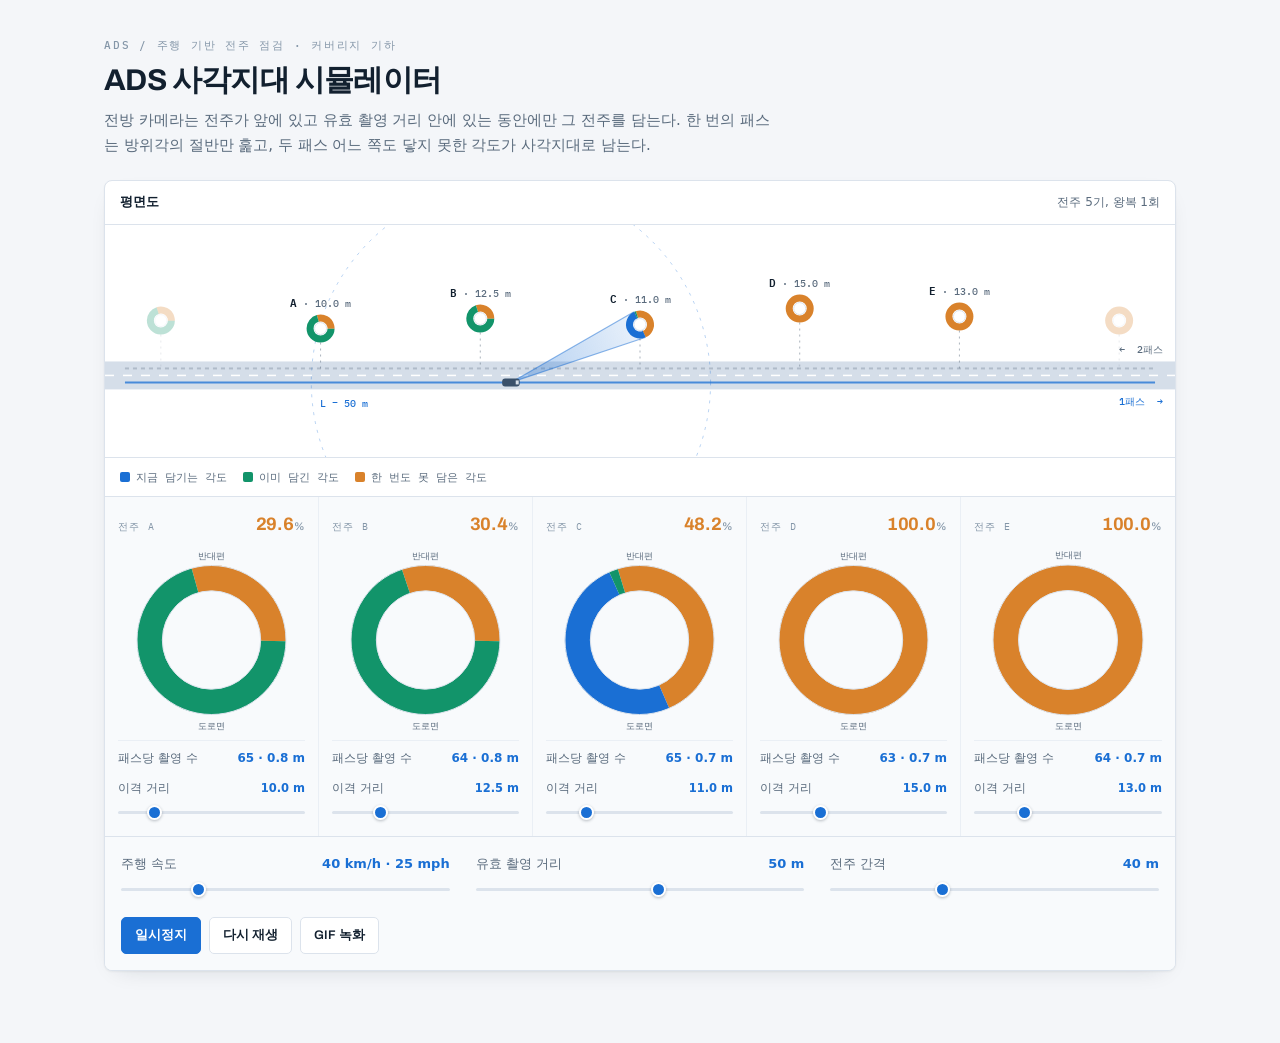
==== commit 21352342: "Fix the i18n helper colliding with the animation clock blind-spot already had a module-scoped T for " ====
--- a/blind-spot.html
+++ b/blind-spot.html
@@ -199,7 +199,7 @@
          eBig:'GIF가 16 MB 저장 한도를 넘는다.',
          eNone:'이 화면에서는 저장을 쓸 수 없다.' }
   };
-  function T(k){ return STR[(window.ADSLang ? ADSLang.get() : 'en')][k]; }
+  function tr(k){ return STR[(window.ADSLang ? ADSLang.get() : 'en')][k]; }
 
   var BINS = 720, DEG = Math.PI/180;
   var SPACING = 40;
@@ -428,9 +428,9 @@
 
     g.font=MONO; g.textAlign='right';
     g.fillStyle = phase===2? LIVE : css('--ink-2');
-    g.fillText(T('pass2'), W-12, laneNear-half-8);
+    g.fillText(tr('pass2'), W-12, laneNear-half-8);
     g.fillStyle = phase===1? LIVE : css('--ink-2');
-    g.fillText(T('pass1'), W-12, laneFar+half+16);
+    g.fillText(tr('pass1'), W-12, laneFar+half+16);
   }
 
   function drawRose(id, mask){
@@ -446,8 +446,8 @@
     g.beginPath(); g.arc(cx,cy,R,0,Math.PI*2); g.stroke();
     g.beginPath(); g.arc(cx,cy,R-ring,0,Math.PI*2); g.stroke();
     g.fillStyle=css('--ink-2'); g.font=monoFont(9); g.textAlign='center';
-    g.fillText(T('road'), cx, cy+R+14);
-    g.fillText(T('back'), cx, cy-R-7);
+    g.fillText(tr('road'), cx, cy+R+14);
+    g.fillText(tr('back'), cx, cy-R-7);
   }
 
   // ---- scene -------------------------------------------------------------
@@ -602,7 +602,7 @@
       var x=k*L.cellW, top=L.mapH;
       if(k){ g.strokeStyle=css('--rule-soft'); g.beginPath(); g.moveTo(x+.5,top); g.lineTo(x+.5,top+L.donutH); g.stroke(); }
       g.fillStyle=css('--ink-2'); g.font=monoFont(10); g.textAlign='left';
-      g.fillText(T('pole')+CARDS[k].label, x+L.pad, top+17);
+      g.fillText(tr('pole')+CARDS[k].label, x+L.pad, top+17);
       g.fillStyle=css('--blind'); g.font='700 15px '+css('--display').split(',')[0].replace(/["']/g,'')+',sans-serif';
       g.textAlign='right'; g.fillText(document.getElementById('p-'+CARDS[k].id).textContent, x+L.cellW-L.pad, top+18);
       g.drawImage(document.getElementById('rose-'+CARDS[k].id), x+L.pad, top+L.headH, L.roseW, L.roseH);
@@ -610,8 +610,8 @@
     var fy=L.mapH+L.donutH;
     g.strokeStyle=css('--rule'); g.beginPath(); g.moveTo(0,fy+.5); g.lineTo(L.W,fy+.5); g.stroke();
     g.fillStyle=css('--ink-2'); g.font=monoFont(10); g.textAlign='left';
-    g.fillText(P.kmh.toFixed(0)+' km/h  ·  L '+P.L.toFixed(0)+' m  ·  '+T('spacing')+P.spacing.toFixed(0)+
-               ' m  ·  '+FPS+' fps  ·  '+T('passes'), L.pad, fy+17);
+    g.fillText(P.kmh.toFixed(0)+' km/h  ·  L '+P.L.toFixed(0)+' m  ·  '+tr('spacing')+P.spacing.toFixed(0)+
+               ' m  ·  '+FPS+' fps  ·  '+tr('passes'), L.pad, fy+17);
   }
 
   function setProgress(msg){ document.getElementById('btn-rec').textContent=msg; }
@@ -639,7 +639,7 @@
       compositeFrame();
       return recCtx.getImageData(0,0,Wp,Hp).data;
     }
-    setProgress(T('render')+'0%');
+    setProgress(tr('render')+'0%');
     chunk(N, function(i){
       var d=grab(i);
       for(var q=0;q<d.length;q+=8){          // every other pixel is plenty for the palette
@@ -647,7 +647,7 @@
         var c=((r>>3)<<10)|((g>>3)<<5)|(b>>3);
         hist[c]++; sR[c]+=r; sG[c]+=g; sB[c]+=b;
       }
-      if(i%6===0) setProgress(T('render')+Math.round(i/N*50)+'%');
+      if(i%6===0) setProgress(tr('render')+Math.round(i/N*50)+'%');
     }, function(){
       var pal=medianCut(hist,sR,sG,sB,256);
       var lut=buildLut(pal);
@@ -675,7 +675,7 @@
         w8(0x2C); w16(0); w16(0); w16(Wp); w16(Hp); w8(0);
         w8(minCode);
         lzwFrame(bytes, minCode, px);
-        if(i%4===0) setProgress(T('encode')+Math.round(50+i/N*50)+'%');
+        if(i%4===0) setProgress(tr('encode')+Math.round(50+i/N*50)+'%');
       }, function(){
         w8(0x3B);
         gifBlob=new Blob([new Uint8Array(bytes)], {type:'image/gif'});
@@ -683,13 +683,13 @@
         document.getElementById('recimg').src=url;
         document.getElementById('recdl').href=url;
         document.getElementById('recinfo').textContent=
-          Wp+'×'+Hp+'  ·  '+N+T('frames')+'  ·  '+(gifBlob.size/1048576).toFixed(1)+' MB  ·  '+
+          Wp+'×'+Hp+'  ·  '+N+tr('frames')+'  ·  '+(gifBlob.size/1048576).toFixed(1)+' MB  ·  '+
           P.kmh.toFixed(0)+' km/h, L '+P.L.toFixed(0)+' m, spacing '+P.spacing.toFixed(0)+' m';
         document.getElementById('recerr').textContent='';
         document.getElementById('recout').hidden=false;
         syncSaveBtn();
         recording=false; T=0; last=0;
-        var b=document.getElementById('btn-rec'); b.disabled=false; b.textContent=T('rec');
+        var b=document.getElementById('btn-rec'); b.disabled=false; b.textContent=tr('rec');
         saveGif(true);
       });
     });
@@ -698,17 +698,17 @@
   function saveGif(auto){
     if(!dlNs || !gifBlob) return;
     var b=document.getElementById('recsave'), err=document.getElementById('recerr');
-    if(b){ b.disabled=true; b.textContent=T('saving'); }
+    if(b){ b.disabled=true; b.textContent=tr('saving'); }
     dlNs.save({filename:'ads-blind-spot.gif', data:gifBlob}).then(function(){
-      if(b){ b.textContent=T('saved'); b.disabled=false; setTimeout(function(){ b.textContent=T('save'); },1800); }
+      if(b){ b.textContent=tr('saved'); b.disabled=false; setTimeout(function(){ b.textContent=tr('save'); },1800); }
     }).catch(function(e){
       var c=(e&&e.code)||'unavailable';
-      if(b){ b.disabled=false; b.textContent=T('save'); }
+      if(b){ b.disabled=false; b.textContent=tr('save'); }
       if(auto && c==='declined'){ err.textContent=''; return; }
-      err.textContent = c==='declined' ? T('eCancel')
-        : c==='rate_limited' ? T('eBusy')
-        : c==='too_large' ? T('eBig')
-        : T('eNone');
+      err.textContent = c==='declined' ? tr('eCancel')
+        : c==='rate_limited' ? tr('eBusy')
+        : c==='too_large' ? tr('eBig')
+        : tr('eNone');
       if(b && c!=='declined' && c!=='rate_limited') b.hidden=true;
     });
   }
@@ -743,11 +743,11 @@
   bp.addEventListener('click',function(){
     if(recording) return;
     playing=!playing; bp.setAttribute('aria-pressed',String(playing));
-    bp.textContent=playing?T('pause'):T('play');
+    bp.textContent=playing?tr('pause'):tr('play');
   });
   document.getElementById('btn-reset').addEventListener('click',function(){
     if(recording) return;
-    T=0; playing=true; bp.setAttribute('aria-pressed','true'); bp.textContent=T('pause');
+    T=0; playing=true; bp.setAttribute('aria-pressed','true'); bp.textContent=tr('pause');
   });
   document.getElementById('btn-rec').addEventListener('click',function(){
     if(recording) return;
@@ -760,17 +760,16 @@
   function relabel(l){
     document.title = l==='ko' ? 'ADS 사각지대 시뮬레이터' : 'ADS Blind Spot Simulator';
     var bp=document.getElementById('btn-play');
-    bp.textContent = playing ? T('pause') : T('play');
-    document.getElementById('btn-reset').textContent = T('replay');
+    bp.textContent = playing ? tr('pause') : tr('play');
+    document.getElementById('btn-reset').textContent = tr('replay');
     var br=document.getElementById('btn-rec');
-    if(!recording && !br.disabled) br.textContent = T('rec');
+    if(!recording && !br.disabled) br.textContent = tr('rec');
     var bs=document.getElementById('recsave');
-    if(bs && !bs.disabled) bs.textContent = T('save');
+    if(bs && !bs.disabled) bs.textContent = tr('save');
     refresh();
   }
+  layout(); refresh();
   if(window.ADSLang) ADSLang.on(relabel);
-
-  layout(); refresh();
   requestAnimationFrame(frame);
 })();
 </script>
